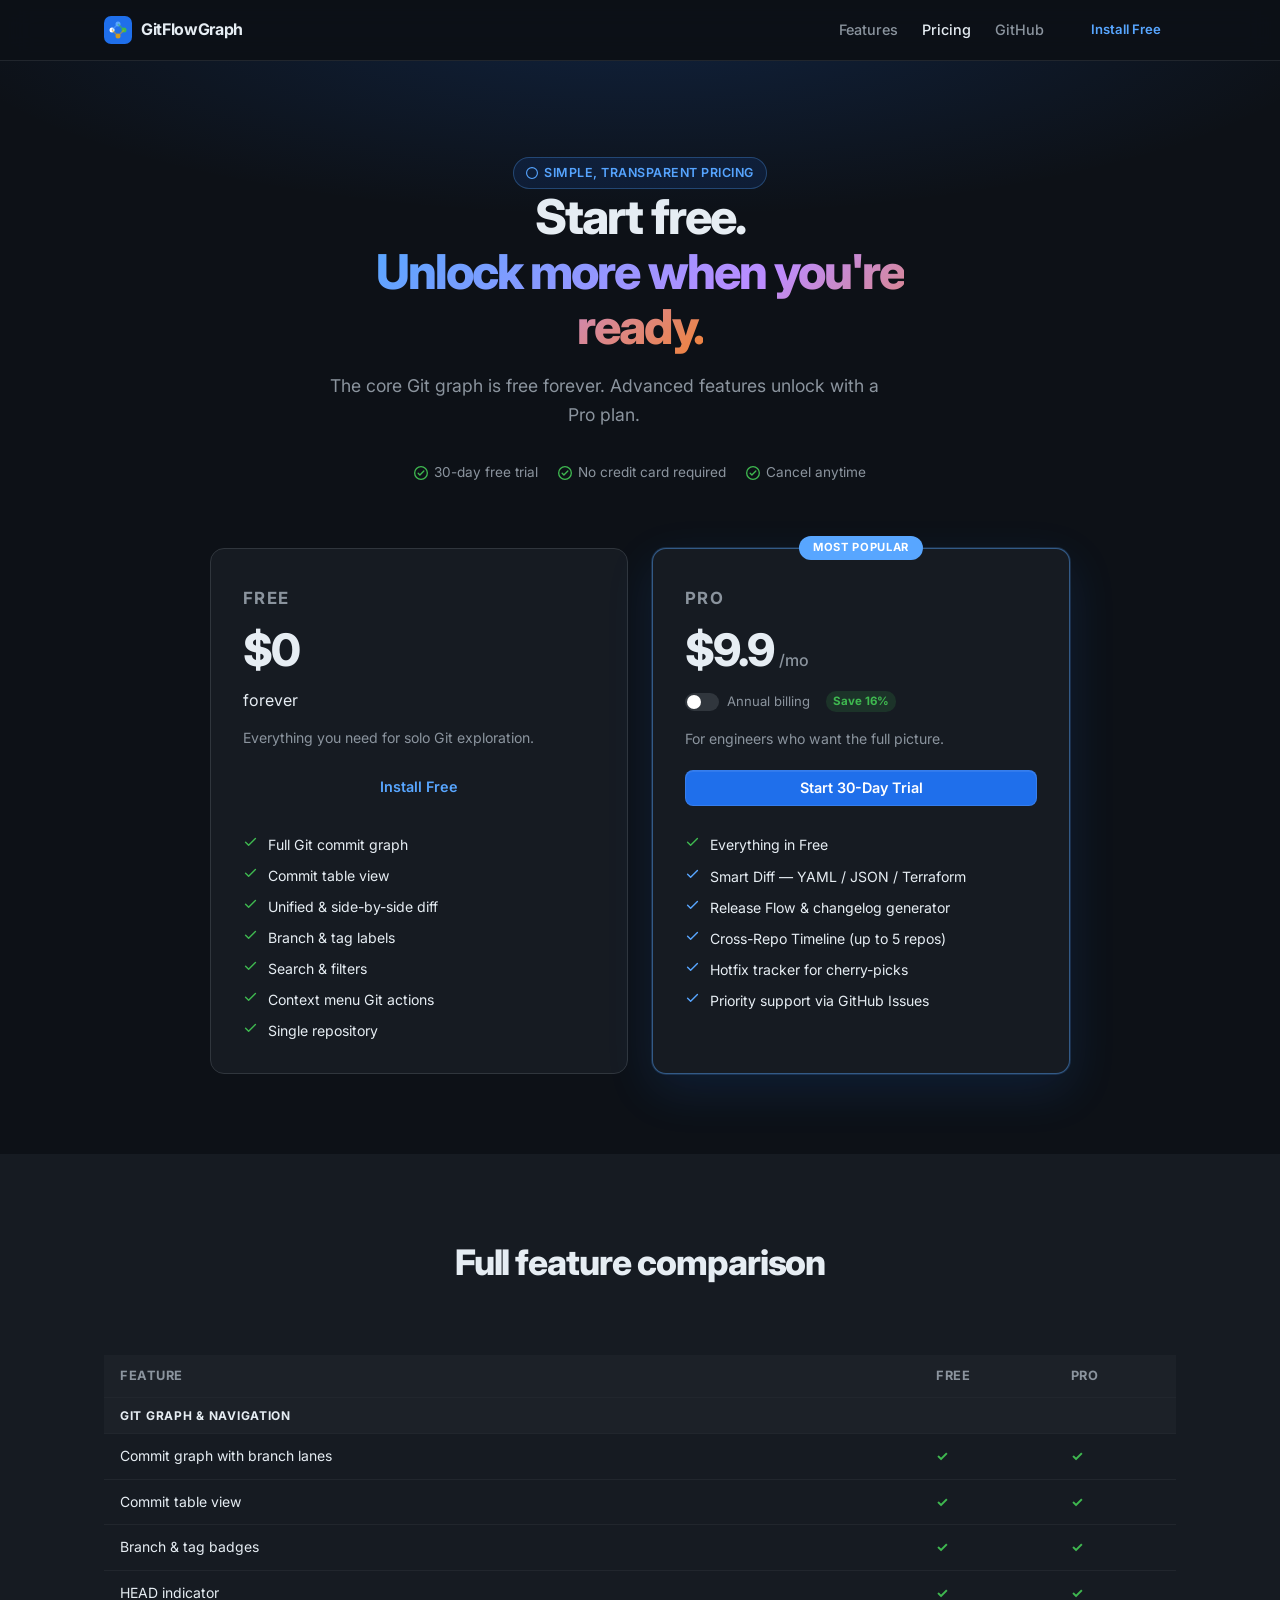
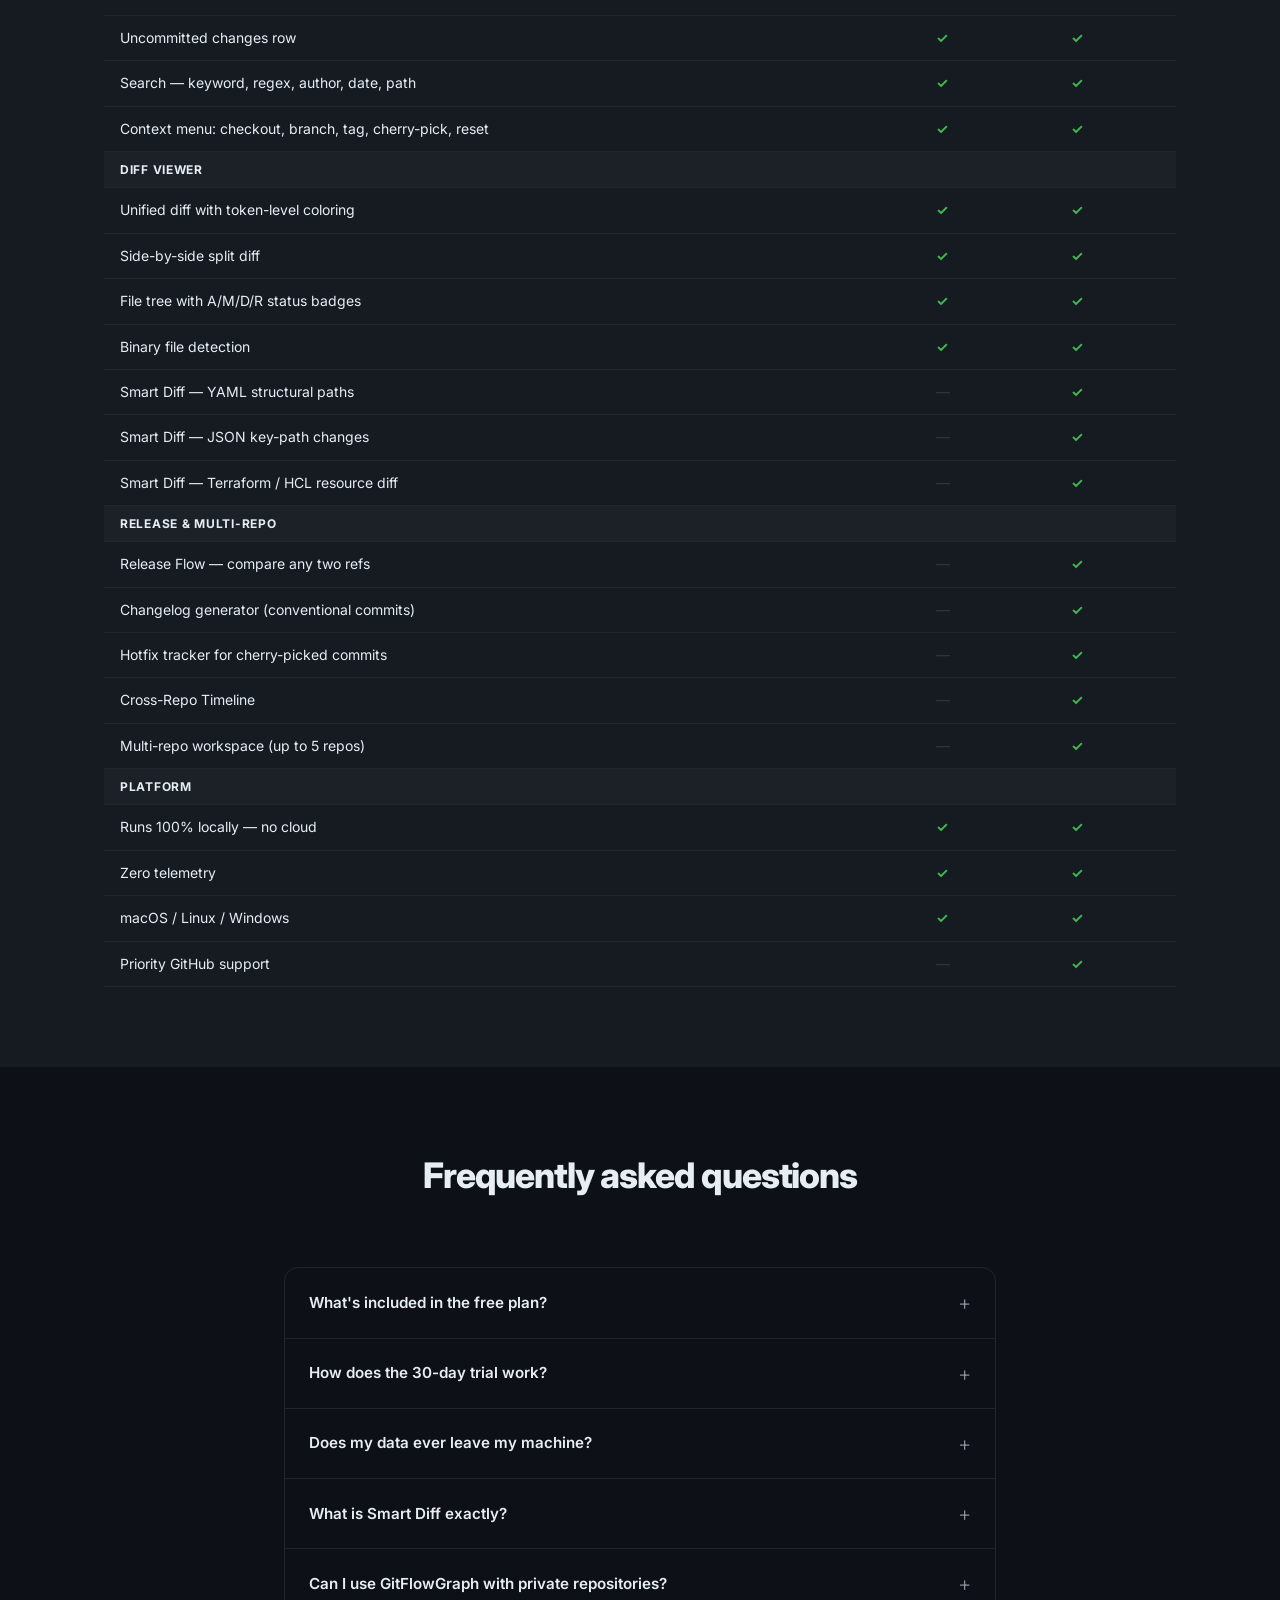
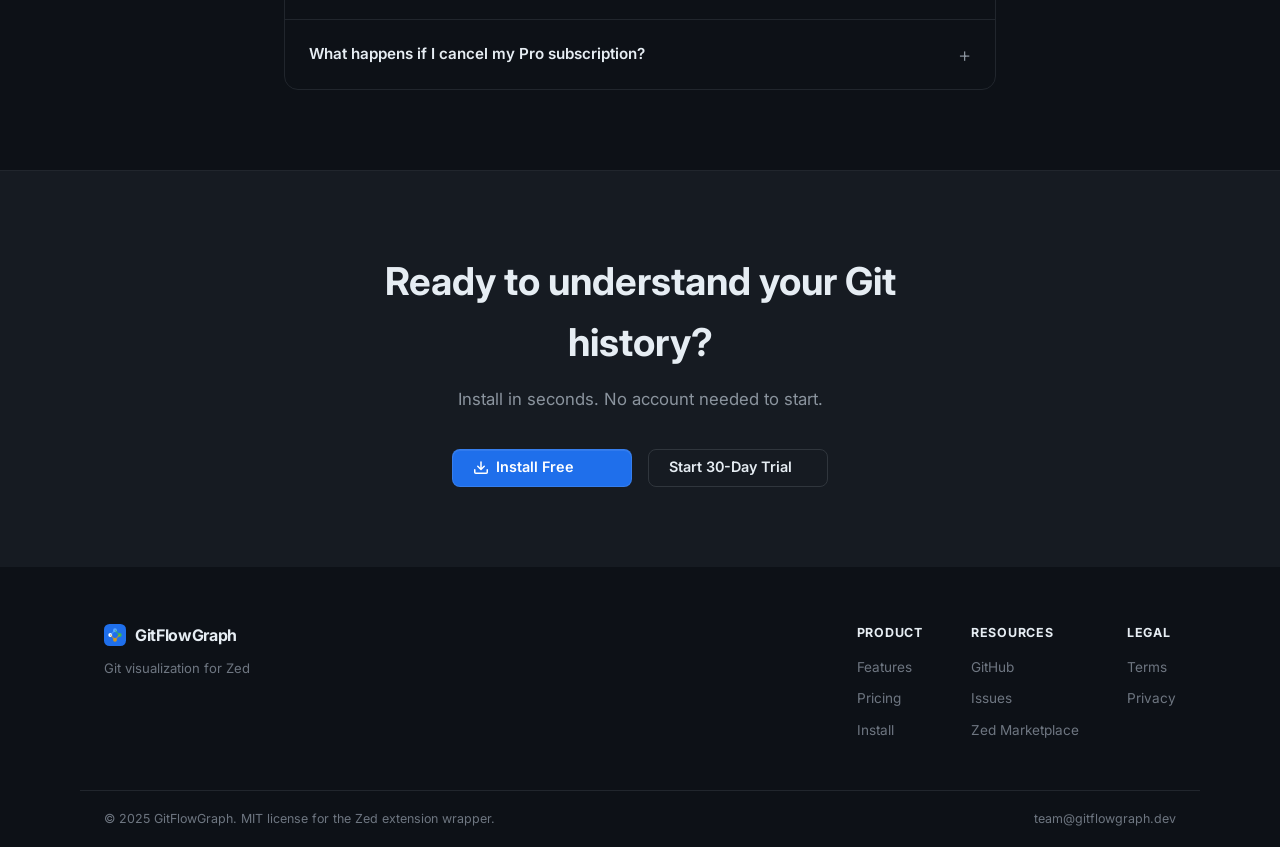
==== docs/pricing.html @ 9727102a "docs" ====
<!DOCTYPE html>
<html lang="en">
<head>
  <meta charset="UTF-8" />
  <meta name="viewport" content="width=device-width, initial-scale=1.0" />
  <title>Pricing — GitFlowGraph</title>
  <meta name="description" content="GitFlowGraph pricing plans. Start free, upgrade when you need advanced Git visualization features." />
  <link rel="icon" href="assets/favicon.svg" type="image/svg+xml" />
  <link rel="preconnect" href="https://fonts.googleapis.com" />
  <link rel="preconnect" href="https://fonts.gstatic.com" crossorigin />
  <link href="https://fonts.googleapis.com/css2?family=Inter:wght@400;500;600;700&family=JetBrains+Mono:wght@400;500&display=swap" rel="stylesheet" />
  <link rel="stylesheet" href="styles.css" />
</head>
<body>

  <!-- ── Nav ────────────────────────────────────────────────────────────── -->
  <header class="nav">
    <div class="nav-inner container">
      <a href="index.html" class="nav-logo">
        <svg width="28" height="28" viewBox="0 0 28 28" fill="none">
          <rect width="28" height="28" rx="7" fill="#1f6feb"/>
          <circle cx="8"  cy="14" r="2.5" fill="#fff"/>
          <circle cx="14" cy="8"  r="2.5" fill="#58a6ff"/>
          <circle cx="20" cy="14" r="2.5" fill="#3fb950"/>
          <circle cx="14" cy="20" r="2.5" fill="#d29922"/>
          <line x1="8"  y1="14" x2="14" y2="8"  stroke="#58a6ff" stroke-width="1.5" opacity="0.6"/>
          <line x1="14" y1="8"  x2="20" y2="14" stroke="#3fb950" stroke-width="1.5" opacity="0.6"/>
          <line x1="8"  y1="14" x2="14" y2="20" stroke="#d29922" stroke-width="1.5" opacity="0.6"/>
          <line x1="20" y1="14" x2="14" y2="20" stroke="#d29922" stroke-width="1.5" opacity="0.6"/>
        </svg>
        <span>GitFlowGraph</span>
      </a>
      <nav class="nav-links">
        <a href="index.html#features">Features</a>
        <a href="pricing.html" class="nav-active">Pricing</a>
        <a href="https://github.com/DevEloLin/GitFlowGraph" target="_blank">GitHub</a>
      </nav>
      <a href="index.html#install" class="btn btn-sm">Install Free</a>
    </div>
  </header>

  <!-- ── Pricing Hero ──────────────────────────────────────────────────── -->
  <section class="hero" style="padding-bottom: 0;">
    <div class="container" style="text-align: center; max-width: 680px; margin: 0 auto; padding-bottom: 64px;">
      <div class="badge">
        <svg width="12" height="12" viewBox="0 0 16 16" fill="#58a6ff"><path d="M8 0a8 8 0 1 1 0 16A8 8 0 0 1 8 0ZM1.5 8a6.5 6.5 0 1 0 13 0 6.5 6.5 0 0 0-13 0Z"/></svg>
        Simple, transparent pricing
      </div>
      <h1 style="font-size: clamp(2rem, 5vw, 3rem); margin-bottom: 16px;">
        Start free.<br/>
        <span class="gradient-text">Unlock more when you're ready.</span>
      </h1>
      <p class="hero-sub" style="font-size: 1.1rem; margin-bottom: 32px;">
        The core Git graph is free forever. Advanced features unlock with a Pro plan.
      </p>
      <div style="display: flex; gap: 20px; justify-content: center; flex-wrap: wrap; font-size: 0.85rem; color: var(--text-2);">
        <span style="display:flex; align-items:center; gap:6px;">
          <svg width="14" height="14" viewBox="0 0 16 16" fill="#3fb950"><path d="M8 0a8 8 0 1 1 0 16A8 8 0 0 1 8 0ZM1.5 8a6.5 6.5 0 1 0 13 0 6.5 6.5 0 0 0-13 0Zm10.28-1.72-4.5 4.5a.75.75 0 0 1-1.06 0l-2-2a.749.749 0 1 1 1.06-1.06l1.47 1.47 3.97-3.97a.749.749 0 1 1 1.06 1.06Z"/></svg>
          30-day free trial
        </span>
        <span style="display:flex; align-items:center; gap:6px;">
          <svg width="14" height="14" viewBox="0 0 16 16" fill="#3fb950"><path d="M8 0a8 8 0 1 1 0 16A8 8 0 0 1 8 0ZM1.5 8a6.5 6.5 0 1 0 13 0 6.5 6.5 0 0 0-13 0Zm10.28-1.72-4.5 4.5a.75.75 0 0 1-1.06 0l-2-2a.749.749 0 1 1 1.06-1.06l1.47 1.47 3.97-3.97a.749.749 0 1 1 1.06 1.06Z"/></svg>
          No credit card required
        </span>
        <span style="display:flex; align-items:center; gap:6px;">
          <svg width="14" height="14" viewBox="0 0 16 16" fill="#3fb950"><path d="M8 0a8 8 0 1 1 0 16A8 8 0 0 1 8 0ZM1.5 8a6.5 6.5 0 1 0 13 0 6.5 6.5 0 0 0-13 0Zm10.28-1.72-4.5 4.5a.75.75 0 0 1-1.06 0l-2-2a.749.749 0 1 1 1.06-1.06l1.47 1.47 3.97-3.97a.749.749 0 1 1 1.06 1.06Z"/></svg>
          Cancel anytime
        </span>
      </div>
    </div>
  </section>

  <!-- ── Plan Cards ────────────────────────────────────────────────────── -->
  <section style="background: var(--bg); padding: 0 0 80px;">
    <div class="container">
      <div class="pricing-grid">

        <!-- Free -->
        <div class="plan-card">
          <div class="plan-header">
            <div class="plan-name">Free</div>
            <div class="plan-price"><span class="price-amount">$0</span></div>
            <div class="plan-cycle">forever</div>
            <p class="plan-desc">Everything you need for solo Git exploration.</p>
          </div>
          <a href="index.html#install" class="btn" style="width:100%; text-align:center; display:block; margin-bottom: 28px;">Install Free</a>
          <ul class="plan-features">
            <li>
              <svg width="15" height="15" viewBox="0 0 16 16" fill="#3fb950"><path d="M13.78 4.22a.75.75 0 0 1 0 1.06l-7.25 7.25a.75.75 0 0 1-1.06 0L2.22 9.28a.749.749 0 1 1 1.06-1.06L6 10.94l6.72-6.72a.75.75 0 0 1 1.06 0Z"/></svg>
              Full Git commit graph
            </li>
            <li>
              <svg width="15" height="15" viewBox="0 0 16 16" fill="#3fb950"><path d="M13.78 4.22a.75.75 0 0 1 0 1.06l-7.25 7.25a.75.75 0 0 1-1.06 0L2.22 9.28a.749.749 0 1 1 1.06-1.06L6 10.94l6.72-6.72a.75.75 0 0 1 1.06 0Z"/></svg>
              Commit table view
            </li>
            <li>
              <svg width="15" height="15" viewBox="0 0 16 16" fill="#3fb950"><path d="M13.78 4.22a.75.75 0 0 1 0 1.06l-7.25 7.25a.75.75 0 0 1-1.06 0L2.22 9.28a.749.749 0 1 1 1.06-1.06L6 10.94l6.72-6.72a.75.75 0 0 1 1.06 0Z"/></svg>
              Unified &amp; side-by-side diff
            </li>
            <li>
              <svg width="15" height="15" viewBox="0 0 16 16" fill="#3fb950"><path d="M13.78 4.22a.75.75 0 0 1 0 1.06l-7.25 7.25a.75.75 0 0 1-1.06 0L2.22 9.28a.749.749 0 1 1 1.06-1.06L6 10.94l6.72-6.72a.75.75 0 0 1 1.06 0Z"/></svg>
              Branch &amp; tag labels
            </li>
            <li>
              <svg width="15" height="15" viewBox="0 0 16 16" fill="#3fb950"><path d="M13.78 4.22a.75.75 0 0 1 0 1.06l-7.25 7.25a.75.75 0 0 1-1.06 0L2.22 9.28a.749.749 0 1 1 1.06-1.06L6 10.94l6.72-6.72a.75.75 0 0 1 1.06 0Z"/></svg>
              Search &amp; filters
            </li>
            <li>
              <svg width="15" height="15" viewBox="0 0 16 16" fill="#3fb950"><path d="M13.78 4.22a.75.75 0 0 1 0 1.06l-7.25 7.25a.75.75 0 0 1-1.06 0L2.22 9.28a.749.749 0 1 1 1.06-1.06L6 10.94l6.72-6.72a.75.75 0 0 1 1.06 0Z"/></svg>
              Context menu Git actions
            </li>
            <li>
              <svg width="15" height="15" viewBox="0 0 16 16" fill="#3fb950"><path d="M13.78 4.22a.75.75 0 0 1 0 1.06l-7.25 7.25a.75.75 0 0 1-1.06 0L2.22 9.28a.749.749 0 1 1 1.06-1.06L6 10.94l6.72-6.72a.75.75 0 0 1 1.06 0Z"/></svg>
              Single repository
            </li>
          </ul>
        </div>

        <!-- Pro -->
        <div class="plan-card featured">
          <div class="plan-badge-top">Most popular</div>
          <div class="plan-header">
            <div class="plan-name">Pro</div>
            <div class="plan-price">
              <span class="price-amount" id="pro-price">$9.9</span>
              <span class="price-per" id="pro-per">/mo</span>
            </div>
            <div class="plan-cycle">
              <label class="toggle-label">
                <input type="checkbox" id="billing-toggle" onchange="toggleBilling()" />
                <span class="toggle-track"><span class="toggle-thumb"></span></span>
                Annual billing &nbsp;<span class="save-badge">Save 16%</span>
              </label>
            </div>
            <p class="plan-desc">For engineers who want the full picture.</p>
          </div>
          <a href="https://github.com/DevEloLin/GitFlowGraph" class="btn btn-primary" style="width:100%; text-align:center; display:block; margin-bottom: 28px;">Start 30-Day Trial</a>
          <ul class="plan-features">
            <li>
              <svg width="15" height="15" viewBox="0 0 16 16" fill="#3fb950"><path d="M13.78 4.22a.75.75 0 0 1 0 1.06l-7.25 7.25a.75.75 0 0 1-1.06 0L2.22 9.28a.749.749 0 1 1 1.06-1.06L6 10.94l6.72-6.72a.75.75 0 0 1 1.06 0Z"/></svg>
              Everything in Free
            </li>
            <li>
              <svg width="15" height="15" viewBox="0 0 16 16" fill="#58a6ff"><path d="M13.78 4.22a.75.75 0 0 1 0 1.06l-7.25 7.25a.75.75 0 0 1-1.06 0L2.22 9.28a.749.749 0 1 1 1.06-1.06L6 10.94l6.72-6.72a.75.75 0 0 1 1.06 0Z"/></svg>
              Smart Diff — YAML / JSON / Terraform
            </li>
            <li>
              <svg width="15" height="15" viewBox="0 0 16 16" fill="#58a6ff"><path d="M13.78 4.22a.75.75 0 0 1 0 1.06l-7.25 7.25a.75.75 0 0 1-1.06 0L2.22 9.28a.749.749 0 1 1 1.06-1.06L6 10.94l6.72-6.72a.75.75 0 0 1 1.06 0Z"/></svg>
              Release Flow &amp; changelog generator
            </li>
            <li>
              <svg width="15" height="15" viewBox="0 0 16 16" fill="#58a6ff"><path d="M13.78 4.22a.75.75 0 0 1 0 1.06l-7.25 7.25a.75.75 0 0 1-1.06 0L2.22 9.28a.749.749 0 1 1 1.06-1.06L6 10.94l6.72-6.72a.75.75 0 0 1 1.06 0Z"/></svg>
              Cross-Repo Timeline (up to 5 repos)
            </li>
            <li>
              <svg width="15" height="15" viewBox="0 0 16 16" fill="#58a6ff"><path d="M13.78 4.22a.75.75 0 0 1 0 1.06l-7.25 7.25a.75.75 0 0 1-1.06 0L2.22 9.28a.749.749 0 1 1 1.06-1.06L6 10.94l6.72-6.72a.75.75 0 0 1 1.06 0Z"/></svg>
              Hotfix tracker for cherry-picks
            </li>
            <li>
              <svg width="15" height="15" viewBox="0 0 16 16" fill="#58a6ff"><path d="M13.78 4.22a.75.75 0 0 1 0 1.06l-7.25 7.25a.75.75 0 0 1-1.06 0L2.22 9.28a.749.749 0 1 1 1.06-1.06L6 10.94l6.72-6.72a.75.75 0 0 1 1.06 0Z"/></svg>
              Priority support via GitHub Issues
            </li>
          </ul>
        </div>

      </div>
    </div>
  </section>

  <!-- ── Feature Comparison ────────────────────────────────────────────── -->
  <section style="background: var(--bg-2); padding: 80px 0;">
    <div class="container">
      <div class="section-header">
        <h2>Full feature comparison</h2>
      </div>
      <div class="compare-wrap">
        <table class="compare-table">
          <thead>
            <tr>
              <th>Feature</th>
              <th>Free</th>
              <th>Pro</th>
            </tr>
          </thead>
          <tbody>
            <tr class="compare-group">
              <td colspan="3">Git Graph &amp; Navigation</td>
            </tr>
            <tr>
              <td>Commit graph with branch lanes</td>
              <td><span class="ccheck">✓</span></td>
              <td><span class="ccheck">✓</span></td>
            </tr>
            <tr>
              <td>Commit table view</td>
              <td><span class="ccheck">✓</span></td>
              <td><span class="ccheck">✓</span></td>
            </tr>
            <tr>
              <td>Branch &amp; tag badges</td>
              <td><span class="ccheck">✓</span></td>
              <td><span class="ccheck">✓</span></td>
            </tr>
            <tr>
              <td>HEAD indicator</td>
              <td><span class="ccheck">✓</span></td>
              <td><span class="ccheck">✓</span></td>
            </tr>
            <tr>
              <td>Uncommitted changes row</td>
              <td><span class="ccheck">✓</span></td>
              <td><span class="ccheck">✓</span></td>
            </tr>
            <tr>
              <td>Search — keyword, regex, author, date, path</td>
              <td><span class="ccheck">✓</span></td>
              <td><span class="ccheck">✓</span></td>
            </tr>
            <tr>
              <td>Context menu: checkout, branch, tag, cherry-pick, reset</td>
              <td><span class="ccheck">✓</span></td>
              <td><span class="ccheck">✓</span></td>
            </tr>

            <tr class="compare-group">
              <td colspan="3">Diff Viewer</td>
            </tr>
            <tr>
              <td>Unified diff with token-level coloring</td>
              <td><span class="ccheck">✓</span></td>
              <td><span class="ccheck">✓</span></td>
            </tr>
            <tr>
              <td>Side-by-side split diff</td>
              <td><span class="ccheck">✓</span></td>
              <td><span class="ccheck">✓</span></td>
            </tr>
            <tr>
              <td>File tree with A/M/D/R status badges</td>
              <td><span class="ccheck">✓</span></td>
              <td><span class="ccheck">✓</span></td>
            </tr>
            <tr>
              <td>Binary file detection</td>
              <td><span class="ccheck">✓</span></td>
              <td><span class="ccheck">✓</span></td>
            </tr>
            <tr>
              <td>Smart Diff — YAML structural paths</td>
              <td><span class="cdash">—</span></td>
              <td><span class="ccheck">✓</span></td>
            </tr>
            <tr>
              <td>Smart Diff — JSON key-path changes</td>
              <td><span class="cdash">—</span></td>
              <td><span class="ccheck">✓</span></td>
            </tr>
            <tr>
              <td>Smart Diff — Terraform / HCL resource diff</td>
              <td><span class="cdash">—</span></td>
              <td><span class="ccheck">✓</span></td>
            </tr>

            <tr class="compare-group">
              <td colspan="3">Release &amp; Multi-Repo</td>
            </tr>
            <tr>
              <td>Release Flow — compare any two refs</td>
              <td><span class="cdash">—</span></td>
              <td><span class="ccheck">✓</span></td>
            </tr>
            <tr>
              <td>Changelog generator (conventional commits)</td>
              <td><span class="cdash">—</span></td>
              <td><span class="ccheck">✓</span></td>
            </tr>
            <tr>
              <td>Hotfix tracker for cherry-picked commits</td>
              <td><span class="cdash">—</span></td>
              <td><span class="ccheck">✓</span></td>
            </tr>
            <tr>
              <td>Cross-Repo Timeline</td>
              <td><span class="cdash">—</span></td>
              <td><span class="ccheck">✓</span></td>
            </tr>
            <tr>
              <td>Multi-repo workspace (up to 5 repos)</td>
              <td><span class="cdash">—</span></td>
              <td><span class="ccheck">✓</span></td>
            </tr>

            <tr class="compare-group">
              <td colspan="3">Platform</td>
            </tr>
            <tr>
              <td>Runs 100% locally — no cloud</td>
              <td><span class="ccheck">✓</span></td>
              <td><span class="ccheck">✓</span></td>
            </tr>
            <tr>
              <td>Zero telemetry</td>
              <td><span class="ccheck">✓</span></td>
              <td><span class="ccheck">✓</span></td>
            </tr>
            <tr>
              <td>macOS / Linux / Windows</td>
              <td><span class="ccheck">✓</span></td>
              <td><span class="ccheck">✓</span></td>
            </tr>
            <tr>
              <td>Priority GitHub support</td>
              <td><span class="cdash">—</span></td>
              <td><span class="ccheck">✓</span></td>
            </tr>
          </tbody>
        </table>
      </div>
    </div>
  </section>

  <!-- ── FAQ ──────────────────────────────────────────────────────────── -->
  <section style="background: var(--bg); padding: 80px 0;">
    <div class="container" style="max-width: 760px; margin: 0 auto;">
      <div class="section-header">
        <h2>Frequently asked questions</h2>
      </div>
      <div class="faq-list">

        <details class="faq-item">
          <summary>What's included in the free plan?</summary>
          <p>The free plan gives you the full Git commit graph, commit table view, unified and side-by-side diff viewer, branch and tag labels, all search and filter options, and context-menu Git actions (checkout, branch, tag, cherry-pick, soft/hard reset) — for a single repository, forever.</p>
        </details>

        <details class="faq-item">
          <summary>How does the 30-day trial work?</summary>
          <p>When you install GitFlowGraph, every Pro feature is automatically unlocked for 30 days at no cost. No credit card is required to start. At the end of the trial, Pro features are gated until a license is activated — the free tier continues working without any interruption.</p>
        </details>

        <details class="faq-item">
          <summary>Does my data ever leave my machine?</summary>
          <p>No. All Git operations — reading history, generating diffs, parsing files — run entirely locally using the bundled runtime binary. No commit data, diff content, or file contents are ever sent to any server. License validation communicates only a license key hash, not any repository data.</p>
        </details>

        <details class="faq-item">
          <summary>What is Smart Diff exactly?</summary>
          <p>Smart Diff is a semantic diffing engine that understands the <em>structure</em> of YAML, JSON, and Terraform/HCL files. Instead of showing raw line changes, it reports what logically changed — for example <code>spec.template.containers[0].image: nginx:1.24 → nginx:1.25</code> — with the full structural path so you always know precisely what changed and where.</p>
        </details>

        <details class="faq-item">
          <summary>Can I use GitFlowGraph with private repositories?</summary>
          <p>Yes. GitFlowGraph works with any local Git repository — private or public, hosted anywhere or fully offline. It reads your repo directly from disk via the bundled runtime and never needs network access to the remote for graph rendering or diff viewing.</p>
        </details>

        <details class="faq-item">
          <summary>What happens if I cancel my Pro subscription?</summary>
          <p>If you cancel, your account moves to the free tier at the end of the current billing period. The core Git graph and diff viewer remain fully functional. Smart Diff, Release Flow, and Cross-Repo Timeline become unavailable until a new license is activated.</p>
        </details>

      </div>
    </div>
  </section>

  <!-- ── CTA ──────────────────────────────────────────────────────────── -->
  <section style="background: var(--bg-2); padding: 80px 0; text-align: center; border-top: 1px solid var(--border);">
    <div class="container" style="max-width: 600px; margin: 0 auto;">
      <h2 style="font-size: clamp(1.6rem, 4vw, 2.4rem); margin-bottom: 12px;">Ready to understand your Git history?</h2>
      <p style="color: var(--text-2); margin-bottom: 36px; font-size: 1.05rem;">Install in seconds. No account needed to start.</p>
      <div style="display: flex; gap: 16px; justify-content: center; flex-wrap: wrap;">
        <a href="index.html#install" class="btn btn-primary" style="min-width: 180px; text-align: center;">
          <svg width="16" height="16" viewBox="0 0 16 16" fill="currentColor"><path d="M2.75 14A1.75 1.75 0 0 1 1 12.25v-2.5a.75.75 0 0 1 1.5 0v2.5c0 .138.112.25.25.25h10.5a.25.25 0 0 0 .25-.25v-2.5a.75.75 0 0 1 1.5 0v2.5A1.75 1.75 0 0 1 13.25 14Z"/><path d="M7.25 7.689V2a.75.75 0 0 1 1.5 0v5.689l1.97-1.97a.749.749 0 1 1 1.06 1.06l-3.25 3.25a.749.749 0 0 1-1.06 0L4.22 6.779a.749.749 0 1 1 1.06-1.06l1.97 1.97Z"/></svg>
          Install Free
        </a>
        <a href="https://github.com/DevEloLin/GitFlowGraph" class="btn btn-ghost" target="_blank" style="min-width: 180px; text-align: center;">
          Start 30-Day Trial
        </a>
      </div>
    </div>
  </section>

  <!-- ── Footer ────────────────────────────────────────────────────────── -->
  <footer class="footer">
    <div class="container footer-inner">
      <div class="footer-brand">
        <a href="index.html" class="nav-logo">
          <svg width="22" height="22" viewBox="0 0 28 28" fill="none">
            <rect width="28" height="28" rx="7" fill="#1f6feb"/>
            <circle cx="8"  cy="14" r="2.5" fill="#fff"/>
            <circle cx="14" cy="8"  r="2.5" fill="#58a6ff"/>
            <circle cx="20" cy="14" r="2.5" fill="#3fb950"/>
            <circle cx="14" cy="20" r="2.5" fill="#d29922"/>
            <line x1="8"  y1="14" x2="14" y2="8"  stroke="#58a6ff" stroke-width="1.5" opacity="0.6"/>
            <line x1="14" y1="8"  x2="20" y2="14" stroke="#3fb950" stroke-width="1.5" opacity="0.6"/>
            <line x1="8"  y1="14" x2="14" y2="20" stroke="#d29922" stroke-width="1.5" opacity="0.6"/>
            <line x1="20" y1="14" x2="14" y2="20" stroke="#d29922" stroke-width="1.5" opacity="0.6"/>
          </svg>
          <span>GitFlowGraph</span>
        </a>
        <p>Git visualization for Zed</p>
      </div>
      <div class="footer-links">
        <div class="footer-col">
          <h5>Product</h5>
          <a href="index.html#features">Features</a>
          <a href="pricing.html">Pricing</a>
          <a href="index.html#install">Install</a>
        </div>
        <div class="footer-col">
          <h5>Resources</h5>
          <a href="https://github.com/DevEloLin/GitFlowGraph" target="_blank">GitHub</a>
          <a href="https://github.com/DevEloLin/GitFlowGraph/issues" target="_blank">Issues</a>
          <a href="https://zed.dev/extensions?q=gitflowgraph" target="_blank">Zed Marketplace</a>
        </div>
        <div class="footer-col">
          <h5>Legal</h5>
          <a href="/terms">Terms</a>
          <a href="/privacy">Privacy</a>
        </div>
      </div>
    </div>
    <div class="footer-bottom">
      <div class="container footer-bottom-inner">
        <span>© 2025 GitFlowGraph. MIT license for the Zed extension wrapper.</span>
        <span>team@gitflowgraph.dev</span>
      </div>
    </div>
  </footer>

  <script>
    function toggleBilling() {
      const annual = document.getElementById('billing-toggle').checked;
      document.getElementById('pro-price').textContent = annual ? '$99' : '$9.9';
      document.getElementById('pro-per').textContent = annual ? '/yr' : '/mo';
    }
  </script>

</body>
</html>
---- docs/styles.css ----
/* ── Reset & Tokens ──────────────────────────────────────────────────────── */
*, *::before, *::after { box-sizing: border-box; margin: 0; padding: 0; }

:root {
  --bg:        #0d1117;
  --bg-2:      #161b22;
  --bg-3:      #1c2128;
  --border:    #21262d;
  --border-2:  #30363d;

  --text:      #e6edf3;
  --text-2:    #8b949e;
  --text-3:    #6e7681;

  --blue:      #58a6ff;
  --blue-dark: #1f6feb;
  --blue-bg:   rgba(31, 111, 235, 0.12);
  --green:     #3fb950;
  --green-bg:  rgba(63, 185, 80, 0.12);
  --yellow:    #d29922;
  --yellow-bg: rgba(210, 153, 34, 0.12);
  --red:       #f85149;
  --purple:    #bc8cff;

  --radius:    8px;
  --radius-lg: 14px;
  --shadow:    0 0 0 1px var(--border), 0 8px 32px rgba(0,0,0,.4);
  --shadow-sm: 0 0 0 1px var(--border);

  --font-sans: 'Inter', system-ui, -apple-system, sans-serif;
  --font-mono: 'JetBrains Mono', 'Fira Code', monospace;
}

html { scroll-behavior: smooth; font-size: 16px; }

body {
  font-family: var(--font-sans);
  background: var(--bg);
  color: var(--text);
  line-height: 1.6;
  -webkit-font-smoothing: antialiased;
}

a { color: var(--blue); text-decoration: none; }
a:hover { text-decoration: underline; }

img { display: block; max-width: 100%; }

/* ── Layout ──────────────────────────────────────────────────────────────── */
.container {
  width: 100%;
  max-width: 1120px;
  margin: 0 auto;
  padding: 0 24px;
}

/* ── Buttons ─────────────────────────────────────────────────────────────── */
.btn {
  display: inline-flex;
  align-items: center;
  gap: 7px;
  padding: 10px 20px;
  border-radius: var(--radius);
  font-family: var(--font-sans);
  font-size: 0.9rem;
  font-weight: 600;
  line-height: 1;
  cursor: pointer;
  border: 1px solid transparent;
  transition: opacity 0.15s, background 0.15s, border-color 0.15s, box-shadow 0.15s;
  white-space: nowrap;
  text-decoration: none;
}
.btn:hover { text-decoration: none; opacity: 0.88; }

.btn-sm { padding: 7px 14px; font-size: 0.82rem; }

.btn-primary {
  background: var(--blue-dark);
  color: #fff;
  border-color: rgba(255,255,255,0.1);
  box-shadow: 0 1px 0 rgba(255,255,255,.08) inset;
}
.btn-primary:hover { background: #2176c7; opacity: 1; }

.btn-ghost {
  background: transparent;
  color: var(--text);
  border-color: var(--border-2);
}
.btn-ghost:hover { background: var(--bg-2); opacity: 1; }

.btn-outline {
  background: transparent;
  color: var(--text);
  border-color: var(--border-2);
}
.btn-outline:hover { background: var(--bg-2); border-color: var(--blue); color: var(--blue); opacity: 1; }

.w-full { width: 100%; justify-content: center; }

/* ── Nav ─────────────────────────────────────────────────────────────────── */
.nav {
  position: sticky;
  top: 0;
  z-index: 100;
  background: rgba(13, 17, 23, 0.85);
  backdrop-filter: blur(16px) saturate(180%);
  -webkit-backdrop-filter: blur(16px) saturate(180%);
  border-bottom: 1px solid var(--border);
}

.nav-inner {
  display: flex;
  align-items: center;
  gap: 32px;
  height: 60px;
}

.nav-logo {
  display: flex;
  align-items: center;
  gap: 9px;
  color: var(--text);
  font-weight: 700;
  font-size: 1rem;
  letter-spacing: -0.02em;
  flex-shrink: 0;
  text-decoration: none;
}
.nav-logo svg { flex-shrink: 0; }
.nav-logo:hover { opacity: 0.85; text-decoration: none; }

.nav-links {
  display: flex;
  align-items: center;
  gap: 24px;
  margin-left: auto;
}
.nav-links a {
  color: var(--text-2);
  font-size: 0.9rem;
  font-weight: 500;
  transition: color 0.15s;
  text-decoration: none;
}
.nav-links a:hover { color: var(--text); text-decoration: none; }

/* ── Hero ────────────────────────────────────────────────────────────────── */
.hero {
  padding: 96px 0 64px;
  overflow: hidden;
  position: relative;
}
.hero::before {
  content: '';
  position: absolute;
  inset: 0;
  background: radial-gradient(ellipse 80% 60% at 50% -10%, rgba(31,111,235,.18) 0%, transparent 70%);
  pointer-events: none;
}

.hero-inner {
  display: flex;
  flex-direction: column;
  align-items: center;
  text-align: center;
  gap: 28px;
}

.badge {
  display: inline-flex;
  align-items: center;
  gap: 6px;
  background: var(--blue-bg);
  border: 1px solid rgba(88, 166, 255, 0.3);
  color: var(--blue);
  font-size: 0.78rem;
  font-weight: 600;
  letter-spacing: 0.04em;
  text-transform: uppercase;
  padding: 5px 12px;
  border-radius: 20px;
}

.hero h1 {
  font-size: clamp(2.2rem, 5vw, 3.6rem);
  font-weight: 800;
  line-height: 1.15;
  letter-spacing: -0.04em;
  color: var(--text);
}

.gradient-text {
  background: linear-gradient(135deg, var(--blue) 0%, var(--purple) 60%, #f0833a 100%);
  -webkit-background-clip: text;
  -webkit-text-fill-color: transparent;
  background-clip: text;
}

.hero-sub {
  color: var(--text-2);
  font-size: 1.1rem;
  line-height: 1.7;
  max-width: 560px;
}

.hero-actions {
  display: flex;
  align-items: center;
  gap: 12px;
  flex-wrap: wrap;
  justify-content: center;
}
.hero-actions .btn { padding: 12px 24px; font-size: 0.95rem; }

.br-lg { display: none; }
@media (min-width: 640px) { .br-lg { display: block; } }

/* ── Screenshot chrome mockup ─────────────────────────────────────────────── */
.hero-screenshot {
  width: 100%;
  max-width: 900px;
  border-radius: var(--radius-lg);
  overflow: hidden;
  box-shadow: var(--shadow);
  border: 1px solid var(--border-2);
  margin-top: 16px;
}

.screenshot-chrome {
  background: var(--bg-3);
  border-bottom: 1px solid var(--border);
  padding: 10px 16px;
  display: flex;
  align-items: center;
  gap: 12px;
}

.chrome-dots {
  display: flex;
  align-items: center;
  gap: 6px;
  flex-shrink: 0;
}
.chrome-dots span {
  width: 12px;
  height: 12px;
  border-radius: 50%;
  background: var(--border-2);
}
.chrome-dots span:nth-child(1) { background: #f85149; }
.chrome-dots span:nth-child(2) { background: #d29922; }
.chrome-dots span:nth-child(3) { background: #3fb950; }

.chrome-bar {
  flex: 1;
  background: var(--bg-2);
  border: 1px solid var(--border);
  border-radius: 6px;
  height: 26px;
  display: flex;
  align-items: center;
  justify-content: center;
  max-width: 320px;
  margin: 0 auto;
}
.chrome-url {
  font-family: var(--font-mono);
  font-size: 0.75rem;
  color: var(--text-3);
  letter-spacing: 0.02em;
}

.screenshot-img {
  width: 100%;
  background: var(--bg-2);
  min-height: 380px;
  object-fit: cover;
  object-position: top;
}

/* ── Strip ───────────────────────────────────────────────────────────────── */
.strip {
  background: var(--bg-2);
  border-top: 1px solid var(--border);
  border-bottom: 1px solid var(--border);
  padding: 16px 0;
}
.strip-inner {
  display: flex;
  align-items: center;
  flex-wrap: wrap;
  gap: 10px 16px;
}
.strip-label {
  font-size: 0.8rem;
  font-weight: 500;
  color: var(--text-3);
}
.pill {
  background: var(--bg-3);
  border: 1px solid var(--border-2);
  color: var(--text-2);
  font-size: 0.78rem;
  font-weight: 500;
  padding: 3px 10px;
  border-radius: 20px;
}
.sep {
  color: var(--text-3);
  font-size: 0.8rem;
}

/* ── Section headers ─────────────────────────────────────────────────────── */
.section-header {
  text-align: center;
  margin-bottom: 64px;
}
.section-header h2 {
  font-size: clamp(1.6rem, 3.5vw, 2.2rem);
  font-weight: 800;
  letter-spacing: -0.03em;
  color: var(--text);
  margin-bottom: 12px;
}
.section-header p {
  color: var(--text-2);
  font-size: 1.05rem;
  max-width: 520px;
  margin: 0 auto;
}

/* ── Features ────────────────────────────────────────────────────────────── */
.features {
  padding: 96px 0;
  border-top: 1px solid var(--border);
}

.feature-block {
  display: grid;
  grid-template-columns: 1fr 1fr;
  gap: 64px;
  align-items: center;
  margin-bottom: 96px;
}
.feature-block:last-child { margin-bottom: 0; }
.feature-block.reverse .feature-text { order: 2; }
.feature-block.reverse .feature-visual { order: 1; }

.feature-text {
  display: flex;
  flex-direction: column;
  gap: 16px;
}

.feature-tag {
  display: inline-flex;
  width: fit-content;
  background: var(--blue-bg);
  border: 1px solid rgba(88, 166, 255, 0.25);
  color: var(--blue);
  font-size: 0.72rem;
  font-weight: 700;
  letter-spacing: 0.06em;
  text-transform: uppercase;
  padding: 3px 10px;
  border-radius: 20px;
}
.feature-tag.pro {
  background: var(--yellow-bg);
  border-color: rgba(210, 153, 34, 0.3);
  color: var(--yellow);
}

.feature-text h3 {
  font-size: 1.75rem;
  font-weight: 800;
  letter-spacing: -0.03em;
  color: var(--text);
  line-height: 1.2;
}
.feature-text p {
  color: var(--text-2);
  font-size: 0.97rem;
  line-height: 1.7;
}

.feature-list {
  list-style: none;
  display: flex;
  flex-direction: column;
  gap: 9px;
}
.feature-list li {
  display: flex;
  align-items: flex-start;
  gap: 10px;
  color: var(--text-2);
  font-size: 0.9rem;
  line-height: 1.5;
}
.feature-list li::before {
  content: '→';
  color: var(--green);
  font-weight: 700;
  flex-shrink: 0;
  margin-top: 1px;
}

kbd {
  display: inline-flex;
  align-items: center;
  background: var(--bg-3);
  border: 1px solid var(--border-2);
  border-radius: 4px;
  font-family: var(--font-mono);
  font-size: 0.78rem;
  padding: 1px 6px;
  color: var(--text-2);
  box-shadow: 0 1px 0 var(--border-2);
}
code {
  font-family: var(--font-mono);
  font-size: 0.85em;
  background: var(--bg-3);
  border: 1px solid var(--border);
  border-radius: 4px;
  padding: 1px 6px;
  color: var(--blue);
}

/* ── Code demo ───────────────────────────────────────────────────────────── */
.code-demo {
  background: var(--bg-2);
  border: 1px solid var(--border-2);
  border-radius: var(--radius);
  padding: 16px;
  font-family: var(--font-mono);
  font-size: 0.82rem;
  display: flex;
  flex-direction: column;
  gap: 2px;
  overflow-x: auto;
}

.code-line {
  display: flex;
  align-items: baseline;
  gap: 10px;
  padding: 2px 6px;
  border-radius: 4px;
}
.code-line.modified { background: rgba(210, 153, 34, 0.08); }
.code-line.added    { background: rgba(63, 185, 80, 0.08); }
.code-line.removed  { background: rgba(248, 81, 73, 0.08); }
.code-line.sub      { padding-left: 28px; }

.code-op {
  flex-shrink: 0;
  width: 14px;
  font-weight: 700;
  text-align: center;
}
.code-op.mod { color: var(--yellow); }
.code-op.add { color: var(--green); }
.code-op.rem { color: var(--red); }

.code-path { color: var(--blue); }
.code-val  { color: var(--text-2); }

.arrow { color: var(--text-3); margin: 0 4px; }

/* ── Format pills ─────────────────────────────────────────────────────────── */
.format-pills {
  display: flex;
  gap: 8px;
  flex-wrap: wrap;
}
.format-pills span {
  background: var(--bg-3);
  border: 1px solid var(--border-2);
  color: var(--text-3);
  font-size: 0.75rem;
  font-weight: 600;
  letter-spacing: 0.04em;
  padding: 3px 10px;
  border-radius: 20px;
}

/* ── Feature visual / placeholder ─────────────────────────────────────────── */
.feature-visual {
  border-radius: var(--radius-lg);
  overflow: hidden;
  border: 1px solid var(--border-2);
}
.feature-visual img {
  width: 100%;
  object-fit: cover;
  display: block;
}
.feature-visual.placeholder {
  background: var(--bg-2);
  min-height: 340px;
  display: flex;
  align-items: center;
  justify-content: center;
  position: relative;
  border: 1px dashed var(--border-2);
}
.placeholder-inner {
  display: flex;
  flex-direction: column;
  align-items: center;
  gap: 12px;
  color: var(--text-3);
  font-size: 0.8rem;
  font-weight: 500;
}

/* ── Pricing ─────────────────────────────────────────────────────────────── */
.pricing {
  padding: 96px 0;
  background: var(--bg-2);
  border-top: 1px solid var(--border);
  border-bottom: 1px solid var(--border);
}

.pricing-eyebrow {
  display: inline-flex;
  align-items: center;
  gap: 6px;
  background: var(--blue-bg);
  border: 1px solid rgba(88, 166, 255, 0.3);
  color: var(--blue);
  font-size: 0.72rem;
  font-weight: 700;
  letter-spacing: 0.08em;
  text-transform: uppercase;
  padding: 4px 12px;
  border-radius: 20px;
  margin-bottom: 16px;
}

.plans {
  display: grid;
  grid-template-columns: 1fr 1fr;
  gap: 24px;
  max-width: 840px;
  margin: 0 auto;
}

.plan {
  background: var(--bg);
  border: 1px solid var(--border-2);
  border-radius: var(--radius-lg);
  padding: 32px;
  display: flex;
  flex-direction: column;
  gap: 24px;
  position: relative;
}

.plan-pro {
  border-color: rgba(88, 166, 255, 0.4);
  box-shadow: 0 0 0 1px rgba(88, 166, 255, 0.15), 0 12px 40px rgba(31, 111, 235, 0.12);
}

.plan-badge {
  position: absolute;
  top: -13px;
  left: 50%;
  transform: translateX(-50%);
  background: var(--blue-dark);
  color: #fff;
  font-size: 0.72rem;
  font-weight: 700;
  letter-spacing: 0.05em;
  text-transform: uppercase;
  padding: 3px 14px;
  border-radius: 20px;
  white-space: nowrap;
}

.plan-header {
  display: flex;
  flex-direction: column;
  gap: 8px;
}
.plan-header h3 {
  font-size: 1.25rem;
  font-weight: 800;
  color: var(--text);
}
.plan-price {
  display: flex;
  align-items: baseline;
  gap: 4px;
}
.price-num {
  font-size: 2.4rem;
  font-weight: 800;
  color: var(--text);
  letter-spacing: -0.04em;
}
.price-period {
  font-size: 0.9rem;
  color: var(--text-2);
  font-weight: 500;
}
.plan-header p {
  color: var(--text-2);
  font-size: 0.88rem;
}
.plan-annual {
  font-size: 0.82rem;
  color: var(--green);
}
.plan-annual strong { color: var(--green); }

.plan-features {
  list-style: none;
  display: flex;
  flex-direction: column;
  gap: 10px;
  flex: 1;
}
.plan-features li {
  display: flex;
  align-items: flex-start;
  gap: 10px;
  font-size: 0.88rem;
  color: var(--text);
  line-height: 1.5;
}
.plan-features li.dim { color: var(--text-3); }

.check { color: var(--green); font-weight: 700; flex-shrink: 0; }
.cross { color: var(--border-2); font-weight: 700; flex-shrink: 0; }
.muted { color: var(--text-3); font-size: 0.82rem; padding-left: 24px; }

.plan-note {
  text-align: center;
  color: var(--text-3);
  font-size: 0.78rem;
  margin-top: -12px;
}

/* ── Feature comparison table ────────────────────────────────────────────── */
.compare-wrap {
  margin-top: 64px;
}
.compare-title {
  font-size: 1.1rem;
  font-weight: 700;
  color: var(--text);
  margin-bottom: 20px;
  text-align: center;
  letter-spacing: -0.02em;
}

.compare-table {
  width: 100%;
  border-collapse: collapse;
  font-size: 0.875rem;
}
.compare-table th,
.compare-table td {
  padding: 11px 16px;
  text-align: left;
  border-bottom: 1px solid var(--border);
}
.compare-table thead th {
  background: var(--bg-3);
  font-weight: 700;
  font-size: 0.8rem;
  letter-spacing: 0.04em;
  text-transform: uppercase;
  color: var(--text-2);
  position: sticky;
  top: 60px;
}
.compare-table .col-free,
.compare-table .col-pro {
  text-align: center;
  width: 100px;
}
.compare-table .col-pro { color: var(--blue); }

.compare-table tbody tr:hover td { background: rgba(255,255,255,0.025); }

.compare-group td {
  background: var(--bg-3) !important;
  font-weight: 700;
  font-size: 0.75rem;
  letter-spacing: 0.06em;
  text-transform: uppercase;
  color: var(--text-2);
  padding: 8px 16px;
}
.compare-table td:first-child { color: var(--text); }

.ccheck { text-align: center; color: var(--green); font-weight: 700; }
.cdash  { text-align: center; color: var(--border-2); }
.cval   { text-align: center; color: var(--text-2); font-family: var(--font-mono); font-size: 0.82rem; }

/* ── Install ─────────────────────────────────────────────────────────────── */
.install {
  padding: 96px 0;
}

.install-steps {
  display: flex;
  align-items: flex-start;
  gap: 0;
  max-width: 860px;
  margin: 0 auto;
}

.step {
  flex: 1;
  display: flex;
  flex-direction: column;
  align-items: center;
  text-align: center;
  gap: 16px;
}

.step-num {
  width: 44px;
  height: 44px;
  border-radius: 50%;
  background: var(--blue-dark);
  color: #fff;
  font-size: 1.1rem;
  font-weight: 800;
  display: flex;
  align-items: center;
  justify-content: center;
  flex-shrink: 0;
  box-shadow: 0 0 0 4px rgba(31, 111, 235, 0.15);
}

.step-body h4 {
  font-size: 1rem;
  font-weight: 700;
  color: var(--text);
  margin-bottom: 6px;
}
.step-body p {
  color: var(--text-2);
  font-size: 0.88rem;
  line-height: 1.6;
}

.step-arrow {
  color: var(--text-3);
  font-size: 1.5rem;
  padding: 0 8px;
  margin-top: 12px;
  flex-shrink: 0;
}

/* ── Privacy strip ─────────────────────────────────────────────────────────── */
.privacy-strip {
  background: var(--bg-2);
  border-top: 1px solid var(--border);
  border-bottom: 1px solid var(--border);
  padding: 24px 0;
}
.privacy-inner {
  display: flex;
  align-items: center;
  justify-content: center;
  flex-wrap: wrap;
  gap: 32px;
}
.privacy-item {
  display: flex;
  align-items: center;
  gap: 8px;
  color: var(--text-2);
  font-size: 0.88rem;
  font-weight: 500;
}

/* ── Footer ──────────────────────────────────────────────────────────────── */
.footer {
  background: var(--bg);
  padding: 56px 0 0;
}
.footer-inner {
  display: flex;
  gap: 64px;
  padding-bottom: 48px;
  border-bottom: 1px solid var(--border);
}

.footer-brand {
  display: flex;
  flex-direction: column;
  gap: 10px;
  flex-shrink: 0;
}
.footer-brand p {
  color: var(--text-3);
  font-size: 0.82rem;
}

.footer-links {
  display: flex;
  gap: 48px;
  margin-left: auto;
}

.footer-col {
  display: flex;
  flex-direction: column;
  gap: 10px;
}
.footer-col h5 {
  font-size: 0.78rem;
  font-weight: 700;
  letter-spacing: 0.06em;
  text-transform: uppercase;
  color: var(--text);
  margin-bottom: 4px;
}
.footer-col a {
  color: var(--text-3);
  font-size: 0.85rem;
  transition: color 0.15s;
  text-decoration: none;
}
.footer-col a:hover { color: var(--text); text-decoration: none; }

.footer-bottom {
  padding: 18px 0;
}
.footer-bottom-inner {
  display: flex;
  align-items: center;
  justify-content: space-between;
  gap: 16px;
  flex-wrap: wrap;
}
.footer-bottom-inner span {
  font-size: 0.78rem;
  color: var(--text-3);
}

/* ── Responsive ──────────────────────────────────────────────────────────── */
@media (max-width: 900px) {
  .feature-block,
  .feature-block.reverse {
    grid-template-columns: 1fr;
    gap: 32px;
  }
  .feature-block.reverse .feature-text,
  .feature-block.reverse .feature-visual {
    order: unset;
  }
  .plans {
    grid-template-columns: 1fr;
    max-width: 460px;
  }
  .footer-inner {
    flex-direction: column;
    gap: 32px;
  }
  .footer-links {
    margin-left: 0;
    gap: 32px;
  }
}

@media (max-width: 640px) {
  .nav-links { display: none; }
  .hero { padding: 64px 0 48px; }
  .hero h1 { font-size: 2rem; }
  .hero-sub { font-size: 0.95rem; }
  .hero-actions .btn { width: 100%; justify-content: center; }
  .hero-actions { flex-direction: column; }
  .features { padding: 64px 0; }
  .pricing { padding: 64px 0; }
  .install { padding: 64px 0; }
  .install-steps { flex-direction: column; align-items: center; gap: 16px; }
  .step-arrow { transform: rotate(90deg); margin: -4px 0; }
  .privacy-inner { gap: 16px 24px; justify-content: flex-start; }
  .section-header { margin-bottom: 40px; }
  .footer-links { flex-wrap: wrap; }
  .footer-bottom-inner { flex-direction: column; align-items: flex-start; gap: 6px; }
  .compare-wrap { overflow-x: auto; }
  .compare-table { min-width: 520px; }
  .compare-table .col-free,
  .compare-table .col-pro { width: 72px; }
}

/* ── Scrollbar ─────────────────────────────────────────────────────────────── */
::-webkit-scrollbar { width: 8px; height: 8px; }
::-webkit-scrollbar-track { background: var(--bg-2); }
::-webkit-scrollbar-thumb { background: var(--border-2); border-radius: 4px; }
::-webkit-scrollbar-thumb:hover { background: var(--text-3); }

/* ── Selection ─────────────────────────────────────────────────────────────── */
::selection { background: rgba(88, 166, 255, 0.25); }

/* ── Pricing page — plan cards ──────────────────────────────────────────────── */
.nav-active {
  color: var(--text) !important;
  font-weight: 600;
}

.pricing-grid {
  display: grid;
  grid-template-columns: 1fr 1fr;
  gap: 24px;
  max-width: 860px;
  margin: 0 auto;
}

.plan-card {
  background: var(--bg-2);
  border: 1px solid var(--border-2);
  border-radius: var(--radius-lg);
  padding: 36px 32px 32px;
  display: flex;
  flex-direction: column;
  position: relative;
}

.plan-card.featured {
  border-color: rgba(88, 166, 255, 0.45);
  box-shadow: 0 0 0 1px rgba(88, 166, 255, 0.18), 0 16px 48px rgba(31, 111, 235, 0.14);
}

.plan-badge-top {
  position: absolute;
  top: -13px;
  left: 50%;
  transform: translateX(-50%);
  background: var(--blue);
  color: #fff;
  font-size: 0.7rem;
  font-weight: 700;
  letter-spacing: 0.06em;
  text-transform: uppercase;
  padding: 3px 14px;
  border-radius: 20px;
  white-space: nowrap;
}

.plan-name {
  font-size: 1.05rem;
  font-weight: 700;
  color: var(--text-2);
  text-transform: uppercase;
  letter-spacing: 0.08em;
  margin-bottom: 8px;
}

.price-amount {
  font-size: 2.8rem;
  font-weight: 800;
  color: var(--text);
  letter-spacing: -0.04em;
  line-height: 1;
}

.price-per {
  font-size: 1rem;
  color: var(--text-2);
  font-weight: 500;
  margin-left: 2px;
}

.plan-cycle {
  min-height: 28px;
  display: flex;
  align-items: center;
  margin: 6px 0 4px;
}

.plan-desc {
  color: var(--text-2);
  font-size: 0.88rem;
  margin-bottom: 20px;
  flex: 1;
}

.save-badge {
  background: rgba(63, 185, 80, 0.15);
  color: var(--green);
  font-size: 0.72rem;
  font-weight: 700;
  padding: 1px 7px;
  border-radius: 10px;
}

/* billing toggle */
.toggle-label {
  display: flex;
  align-items: center;
  gap: 8px;
  cursor: pointer;
  font-size: 0.82rem;
  color: var(--text-2);
  user-select: none;
}
.toggle-label input { display: none; }
.toggle-track {
  width: 34px;
  height: 18px;
  background: var(--border-2);
  border-radius: 20px;
  position: relative;
  transition: background 0.2s;
  flex-shrink: 0;
}
.toggle-label input:checked ~ .toggle-track { background: var(--blue); }
.toggle-thumb {
  position: absolute;
  top: 2px;
  left: 2px;
  width: 14px;
  height: 14px;
  background: #fff;
  border-radius: 50%;
  transition: transform 0.2s;
}
.toggle-label input:checked ~ .toggle-track .toggle-thumb { transform: translateX(16px); }

/* ── FAQ ─────────────────────────────────────────────────────────────────────── */
.faq-list {
  display: flex;
  flex-direction: column;
  gap: 0;
  border: 1px solid var(--border);
  border-radius: var(--radius-lg);
  overflow: hidden;
}

.faq-item {
  border-bottom: 1px solid var(--border);
}
.faq-item:last-child { border-bottom: none; }

.faq-item summary {
  padding: 18px 24px;
  font-weight: 600;
  font-size: 0.95rem;
  color: var(--text);
  cursor: pointer;
  list-style: none;
  display: flex;
  align-items: center;
  justify-content: space-between;
  transition: background 0.15s;
}
.faq-item summary::-webkit-details-marker { display: none; }
.faq-item summary::after {
  content: "+";
  font-size: 1.3rem;
  font-weight: 300;
  color: var(--text-2);
  transition: transform 0.2s;
  flex-shrink: 0;
  margin-left: 12px;
}
.faq-item[open] summary::after { transform: rotate(45deg); }
.faq-item summary:hover { background: var(--bg-3); }

.faq-item p {
  padding: 0 24px 20px;
  color: var(--text-2);
  font-size: 0.9rem;
  line-height: 1.7;
  margin: 0;
}
.faq-item p code {
  font-family: var(--font-mono);
  font-size: 0.85em;
  background: var(--bg-3);
  padding: 1px 6px;
  border-radius: 4px;
  color: var(--text);
}

@media (max-width: 640px) {
  .pricing-grid { grid-template-columns: 1fr; }
  .plan-card { padding: 32px 20px 24px; }
}
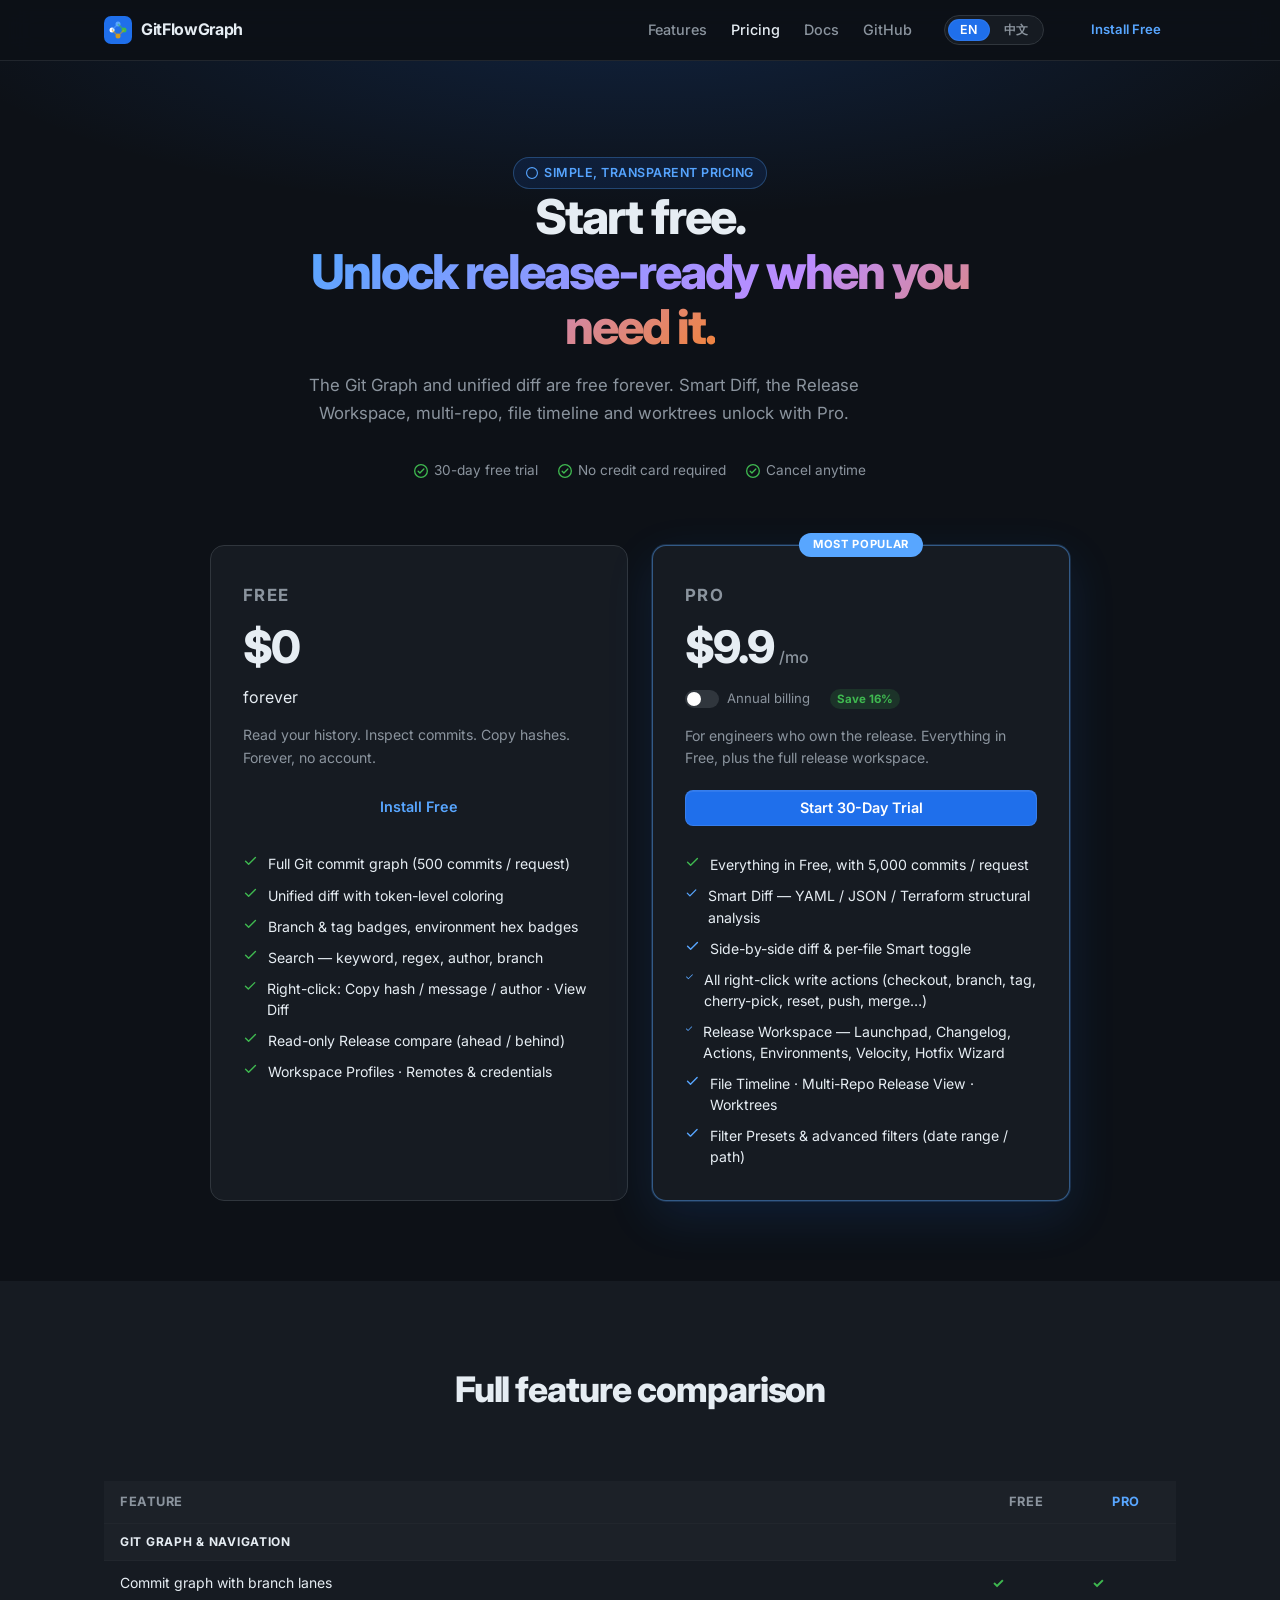
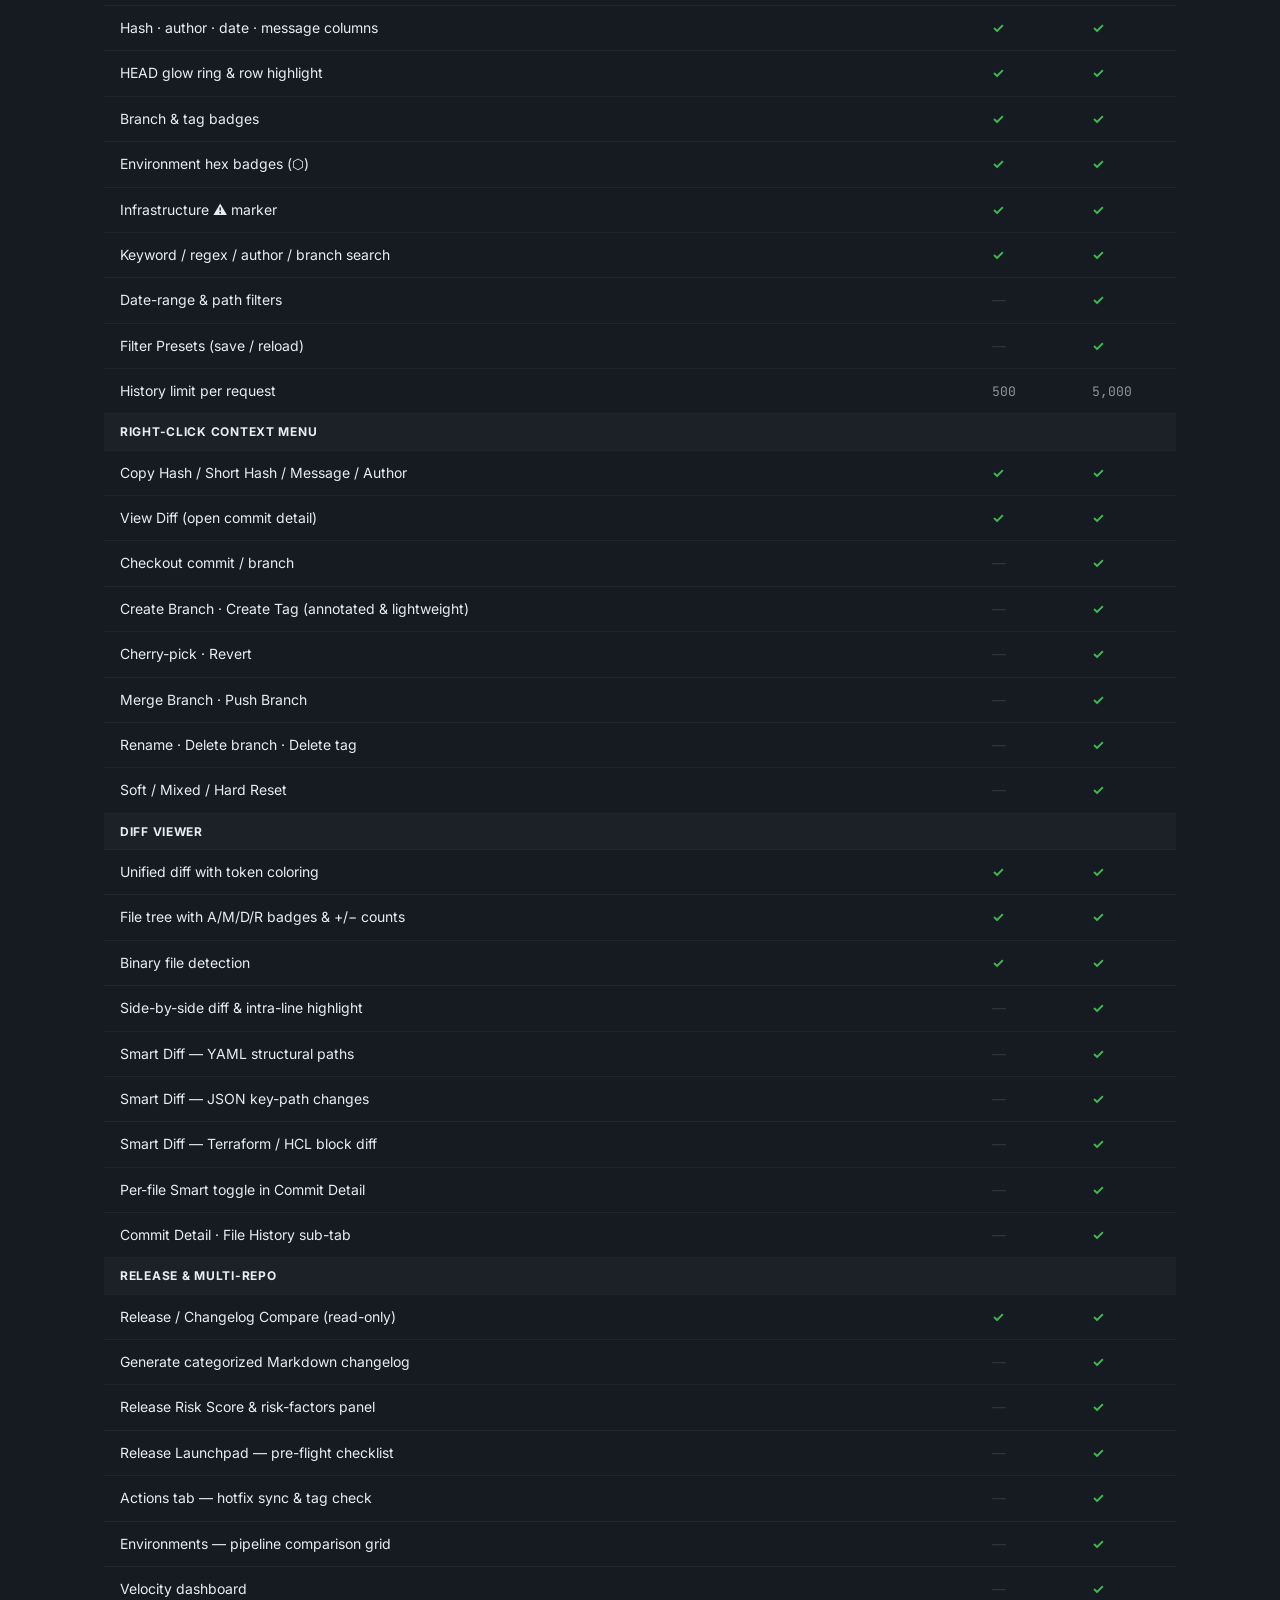
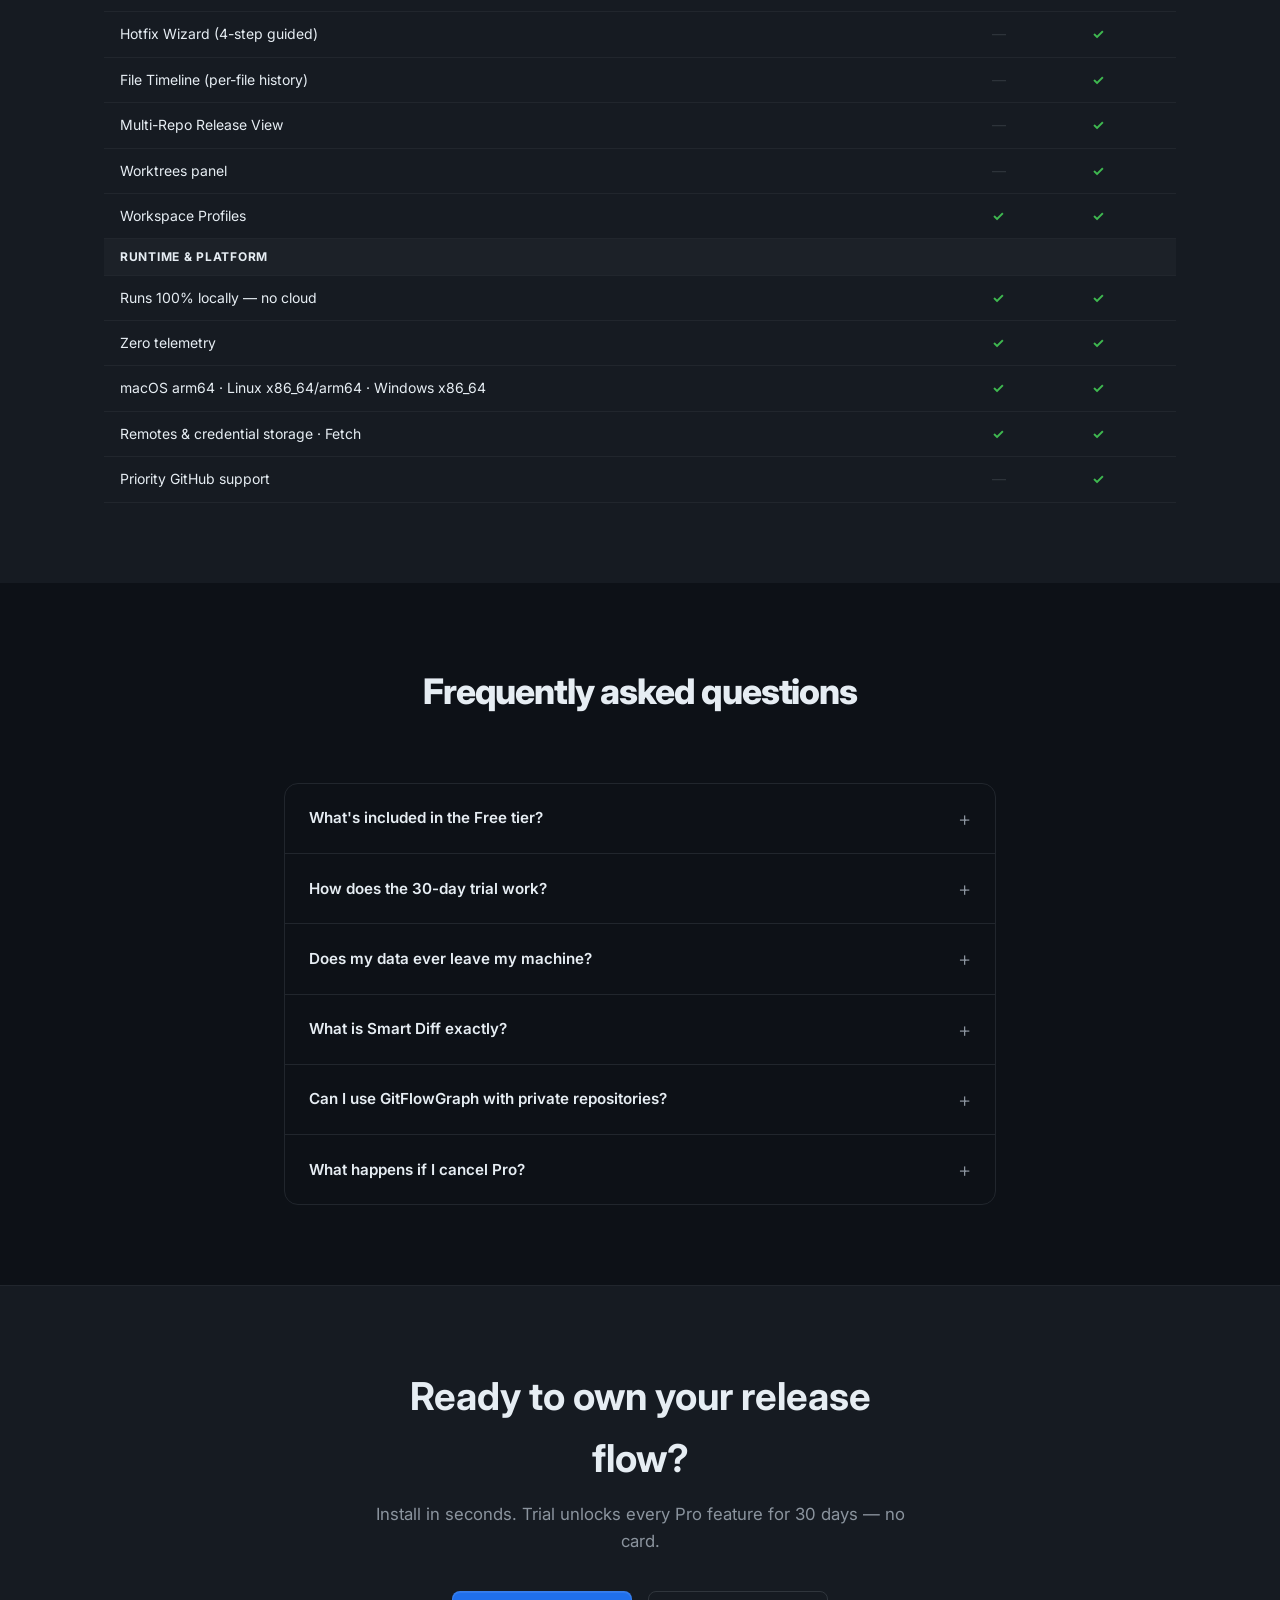
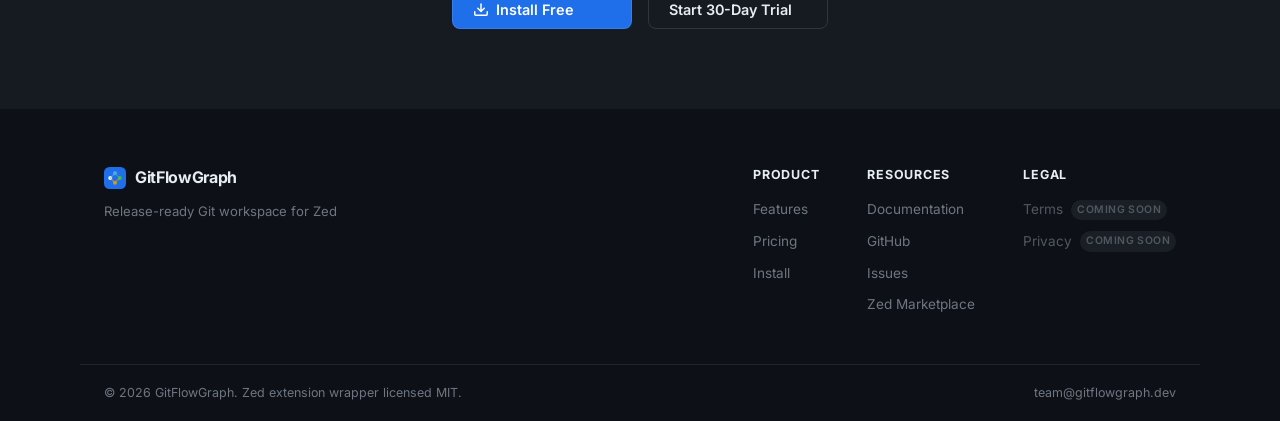
==== commit 6b6f5253: "update index" ====
--- a/docs/pricing.html
+++ b/docs/pricing.html
@@ -1,15 +1,33 @@
 <!DOCTYPE html>
-<html lang="en">
+<html lang="en" data-i18n-title="meta.titlePricing">
 <head>
   <meta charset="UTF-8" />
   <meta name="viewport" content="width=device-width, initial-scale=1.0" />
   <title>Pricing — GitFlowGraph</title>
-  <meta name="description" content="GitFlowGraph pricing plans. Start free, upgrade when you need advanced Git visualization features." />
+  <meta name="description" content="GitFlowGraph pricing plans. Start free, unlock advanced release features with Pro." data-i18n-content="meta.descriptionPricing" />
+  <meta property="og:title" content="Pricing — GitFlowGraph" data-i18n-content="meta.titlePricing" />
+  <meta property="og:description" content="GitFlowGraph pricing plans. Start free, unlock advanced release features with Pro." data-i18n-content="meta.descriptionPricing" />
+  <meta property="og:type" content="website" />
+  <meta name="twitter:card" content="summary" />
+  <meta name="twitter:title" content="Pricing — GitFlowGraph" data-i18n-content="meta.titlePricing" />
+  <meta name="twitter:description" content="GitFlowGraph pricing plans. Start free, unlock advanced release features with Pro." data-i18n-content="meta.descriptionPricing" />
   <link rel="icon" href="assets/favicon.svg" type="image/svg+xml" />
+  <link rel="alternate icon" href="data:image/svg+xml;utf8,&lt;svg xmlns=%22http://www.w3.org/2000/svg%22 viewBox=%220 0 28 28%22&gt;&lt;rect width=%2228%22 height=%2228%22 rx=%227%22 fill=%22%231f6feb%22/&gt;&lt;circle cx=%228%22 cy=%2214%22 r=%222.5%22 fill=%22%23fff%22/&gt;&lt;circle cx=%2214%22 cy=%228%22 r=%222.5%22 fill=%22%2358a6ff%22/&gt;&lt;circle cx=%2220%22 cy=%2214%22 r=%222.5%22 fill=%22%233fb950%22/&gt;&lt;circle cx=%2214%22 cy=%2220%22 r=%222.5%22 fill=%22%23d29922%22/&gt;&lt;/svg&gt;" />
   <link rel="preconnect" href="https://fonts.googleapis.com" />
   <link rel="preconnect" href="https://fonts.gstatic.com" crossorigin />
-  <link href="https://fonts.googleapis.com/css2?family=Inter:wght@400;500;600;700&family=JetBrains+Mono:wght@400;500&display=swap" rel="stylesheet" />
+  <link href="https://fonts.googleapis.com/css2?family=Inter:wght@400;500;600;700;800&family=JetBrains+Mono:wght@400;500&display=swap" rel="stylesheet" />
   <link rel="stylesheet" href="styles.css" />
+  <script>
+    (function () {
+      try {
+        var saved = localStorage.getItem('gitflowgraph.lang');
+        if (saved === 'zh') {
+          document.documentElement.setAttribute('lang', 'zh-CN');
+          document.documentElement.classList.add('lang-pending-zh');
+        }
+      } catch (_) { /* localStorage unavailable */ }
+    })();
+  </script>
 </head>
 <body>
 
@@ -17,7 +35,7 @@
   <header class="nav">
     <div class="nav-inner container">
       <a href="index.html" class="nav-logo">
-        <svg width="28" height="28" viewBox="0 0 28 28" fill="none">
+        <svg width="28" height="28" viewBox="0 0 28 28" fill="none" aria-hidden="true">
           <rect width="28" height="28" rx="7" fill="#1f6feb"/>
           <circle cx="8"  cy="14" r="2.5" fill="#fff"/>
           <circle cx="14" cy="8"  r="2.5" fill="#58a6ff"/>
@@ -30,41 +48,57 @@
         </svg>
         <span>GitFlowGraph</span>
       </a>
-      <nav class="nav-links">
-        <a href="index.html#features">Features</a>
-        <a href="pricing.html" class="nav-active">Pricing</a>
-        <a href="https://github.com/DevEloLin/GitFlowGraph" target="_blank">GitHub</a>
+      <nav class="nav-links" id="primary-nav" data-i18n-attr="aria-label:nav.menuLabel" aria-label="Primary">
+        <a href="index.html#features" data-i18n="nav.features">Features</a>
+        <a href="pricing.html" class="nav-active" data-i18n="nav.pricing">Pricing</a>
+        <a href="https://github.com/DevEloLin/GitFlowGraph#readme" target="_blank" rel="noopener" data-i18n="nav.docs">Docs</a>
+        <a href="https://github.com/DevEloLin/GitFlowGraph" target="_blank" rel="noopener" data-i18n="nav.github">GitHub</a>
       </nav>
-      <a href="index.html#install" class="btn btn-sm">Install Free</a>
+      <div class="lang-switch" role="group" data-i18n-attr="aria-label:nav.langLabel" aria-label="Language">
+        <button type="button" data-lang-switch="en" class="lang-active" aria-pressed="true" data-i18n="nav.lang.en">EN</button>
+        <button type="button" data-lang-switch="zh" aria-pressed="false" data-i18n="nav.lang.zh">中文</button>
+      </div>
+      <a href="index.html#install" class="btn btn-sm nav-cta" data-i18n="nav.installFree">Install Free</a>
+      <button
+        type="button"
+        class="nav-toggle"
+        aria-controls="primary-nav"
+        aria-expanded="false"
+        data-i18n-attr="aria-label:nav.toggleLabel"
+        aria-label="Open menu">
+        <span class="nav-toggle-bar"></span>
+        <span class="nav-toggle-bar"></span>
+        <span class="nav-toggle-bar"></span>
+      </button>
     </div>
   </header>
 
   <!-- ── Pricing Hero ──────────────────────────────────────────────────── -->
   <section class="hero" style="padding-bottom: 0;">
-    <div class="container" style="text-align: center; max-width: 680px; margin: 0 auto; padding-bottom: 64px;">
+    <div class="container" style="text-align: center; max-width: 720px; margin: 0 auto; padding-bottom: 64px;">
       <div class="badge">
-        <svg width="12" height="12" viewBox="0 0 16 16" fill="#58a6ff"><path d="M8 0a8 8 0 1 1 0 16A8 8 0 0 1 8 0ZM1.5 8a6.5 6.5 0 1 0 13 0 6.5 6.5 0 0 0-13 0Z"/></svg>
-        Simple, transparent pricing
+        <svg width="12" height="12" viewBox="0 0 16 16" fill="#58a6ff" aria-hidden="true"><path d="M8 0a8 8 0 1 1 0 16A8 8 0 0 1 8 0ZM1.5 8a6.5 6.5 0 1 0 13 0 6.5 6.5 0 0 0-13 0Z"/></svg>
+        <span data-i18n="pricing.hero.badge">Simple, transparent pricing</span>
       </div>
       <h1 style="font-size: clamp(2rem, 5vw, 3rem); margin-bottom: 16px;">
-        Start free.<br/>
-        <span class="gradient-text">Unlock more when you're ready.</span>
+        <span data-i18n="pricing.hero.title">Start free.</span><br/>
+        <span class="gradient-text" data-i18n="pricing.hero.titleHighlight">Unlock release-ready when you need it.</span>
       </h1>
-      <p class="hero-sub" style="font-size: 1.1rem; margin-bottom: 32px;">
-        The core Git graph is free forever. Advanced features unlock with a Pro plan.
+      <p class="hero-sub" style="font-size: 1.05rem; margin-bottom: 32px;" data-i18n="pricing.hero.sub">
+        The Git Graph and unified diff are free forever. Smart Diff, the Release Workspace, multi-repo, file timeline and worktrees unlock with Pro.
       </p>
       <div style="display: flex; gap: 20px; justify-content: center; flex-wrap: wrap; font-size: 0.85rem; color: var(--text-2);">
         <span style="display:flex; align-items:center; gap:6px;">
-          <svg width="14" height="14" viewBox="0 0 16 16" fill="#3fb950"><path d="M8 0a8 8 0 1 1 0 16A8 8 0 0 1 8 0ZM1.5 8a6.5 6.5 0 1 0 13 0 6.5 6.5 0 0 0-13 0Zm10.28-1.72-4.5 4.5a.75.75 0 0 1-1.06 0l-2-2a.749.749 0 1 1 1.06-1.06l1.47 1.47 3.97-3.97a.749.749 0 1 1 1.06 1.06Z"/></svg>
-          30-day free trial
+          <svg width="14" height="14" viewBox="0 0 16 16" fill="#3fb950" aria-hidden="true"><path d="M8 0a8 8 0 1 1 0 16A8 8 0 0 1 8 0ZM1.5 8a6.5 6.5 0 1 0 13 0 6.5 6.5 0 0 0-13 0Zm10.28-1.72-4.5 4.5a.75.75 0 0 1-1.06 0l-2-2a.749.749 0 1 1 1.06-1.06l1.47 1.47 3.97-3.97a.749.749 0 1 1 1.06 1.06Z"/></svg>
+          <span data-i18n="pricing.hero.note1">30-day free trial</span>
         </span>
         <span style="display:flex; align-items:center; gap:6px;">
-          <svg width="14" height="14" viewBox="0 0 16 16" fill="#3fb950"><path d="M8 0a8 8 0 1 1 0 16A8 8 0 0 1 8 0ZM1.5 8a6.5 6.5 0 1 0 13 0 6.5 6.5 0 0 0-13 0Zm10.28-1.72-4.5 4.5a.75.75 0 0 1-1.06 0l-2-2a.749.749 0 1 1 1.06-1.06l1.47 1.47 3.97-3.97a.749.749 0 1 1 1.06 1.06Z"/></svg>
-          No credit card required
+          <svg width="14" height="14" viewBox="0 0 16 16" fill="#3fb950" aria-hidden="true"><path d="M8 0a8 8 0 1 1 0 16A8 8 0 0 1 8 0ZM1.5 8a6.5 6.5 0 1 0 13 0 6.5 6.5 0 0 0-13 0Zm10.28-1.72-4.5 4.5a.75.75 0 0 1-1.06 0l-2-2a.749.749 0 1 1 1.06-1.06l1.47 1.47 3.97-3.97a.749.749 0 1 1 1.06 1.06Z"/></svg>
+          <span data-i18n="pricing.hero.note2">No credit card required</span>
         </span>
         <span style="display:flex; align-items:center; gap:6px;">
-          <svg width="14" height="14" viewBox="0 0 16 16" fill="#3fb950"><path d="M8 0a8 8 0 1 1 0 16A8 8 0 0 1 8 0ZM1.5 8a6.5 6.5 0 1 0 13 0 6.5 6.5 0 0 0-13 0Zm10.28-1.72-4.5 4.5a.75.75 0 0 1-1.06 0l-2-2a.749.749 0 1 1 1.06-1.06l1.47 1.47 3.97-3.97a.749.749 0 1 1 1.06 1.06Z"/></svg>
-          Cancel anytime
+          <svg width="14" height="14" viewBox="0 0 16 16" fill="#3fb950" aria-hidden="true"><path d="M8 0a8 8 0 1 1 0 16A8 8 0 0 1 8 0ZM1.5 8a6.5 6.5 0 1 0 13 0 6.5 6.5 0 0 0-13 0Zm10.28-1.72-4.5 4.5a.75.75 0 0 1-1.06 0l-2-2a.749.749 0 1 1 1.06-1.06l1.47 1.47 3.97-3.97a.749.749 0 1 1 1.06 1.06Z"/></svg>
+          <span data-i18n="pricing.hero.note3">Cancel anytime</span>
         </span>
       </div>
     </div>
@@ -78,87 +112,92 @@
         <!-- Free -->
         <div class="plan-card">
           <div class="plan-header">
-            <div class="plan-name">Free</div>
-            <div class="plan-price"><span class="price-amount">$0</span></div>
-            <div class="plan-cycle">forever</div>
-            <p class="plan-desc">Everything you need for solo Git exploration.</p>
+            <div class="plan-name" data-i18n="plan.free.name">Free</div>
+            <div class="plan-price"><span class="price-amount" data-i18n="plan.free.price">$0</span></div>
+            <div class="plan-cycle" data-i18n="plan.free.cycle">forever</div>
+            <p class="plan-desc" data-i18n="plan.free.desc">Read your history. Inspect commits. Copy hashes. Forever, no account.</p>
           </div>
-          <a href="index.html#install" class="btn" style="width:100%; text-align:center; display:block; margin-bottom: 28px;">Install Free</a>
+          <a href="index.html#install" class="btn" style="width:100%; text-align:center; display:block; margin-bottom: 28px;" data-i18n="plan.free.cta">Install Free</a>
           <ul class="plan-features">
             <li>
-              <svg width="15" height="15" viewBox="0 0 16 16" fill="#3fb950"><path d="M13.78 4.22a.75.75 0 0 1 0 1.06l-7.25 7.25a.75.75 0 0 1-1.06 0L2.22 9.28a.749.749 0 1 1 1.06-1.06L6 10.94l6.72-6.72a.75.75 0 0 1 1.06 0Z"/></svg>
-              Full Git commit graph
-            </li>
-            <li>
-              <svg width="15" height="15" viewBox="0 0 16 16" fill="#3fb950"><path d="M13.78 4.22a.75.75 0 0 1 0 1.06l-7.25 7.25a.75.75 0 0 1-1.06 0L2.22 9.28a.749.749 0 1 1 1.06-1.06L6 10.94l6.72-6.72a.75.75 0 0 1 1.06 0Z"/></svg>
-              Commit table view
-            </li>
-            <li>
-              <svg width="15" height="15" viewBox="0 0 16 16" fill="#3fb950"><path d="M13.78 4.22a.75.75 0 0 1 0 1.06l-7.25 7.25a.75.75 0 0 1-1.06 0L2.22 9.28a.749.749 0 1 1 1.06-1.06L6 10.94l6.72-6.72a.75.75 0 0 1 1.06 0Z"/></svg>
-              Unified &amp; side-by-side diff
-            </li>
-            <li>
-              <svg width="15" height="15" viewBox="0 0 16 16" fill="#3fb950"><path d="M13.78 4.22a.75.75 0 0 1 0 1.06l-7.25 7.25a.75.75 0 0 1-1.06 0L2.22 9.28a.749.749 0 1 1 1.06-1.06L6 10.94l6.72-6.72a.75.75 0 0 1 1.06 0Z"/></svg>
-              Branch &amp; tag labels
-            </li>
-            <li>
-              <svg width="15" height="15" viewBox="0 0 16 16" fill="#3fb950"><path d="M13.78 4.22a.75.75 0 0 1 0 1.06l-7.25 7.25a.75.75 0 0 1-1.06 0L2.22 9.28a.749.749 0 1 1 1.06-1.06L6 10.94l6.72-6.72a.75.75 0 0 1 1.06 0Z"/></svg>
-              Search &amp; filters
-            </li>
-            <li>
-              <svg width="15" height="15" viewBox="0 0 16 16" fill="#3fb950"><path d="M13.78 4.22a.75.75 0 0 1 0 1.06l-7.25 7.25a.75.75 0 0 1-1.06 0L2.22 9.28a.749.749 0 1 1 1.06-1.06L6 10.94l6.72-6.72a.75.75 0 0 1 1.06 0Z"/></svg>
-              Context menu Git actions
-            </li>
-            <li>
-              <svg width="15" height="15" viewBox="0 0 16 16" fill="#3fb950"><path d="M13.78 4.22a.75.75 0 0 1 0 1.06l-7.25 7.25a.75.75 0 0 1-1.06 0L2.22 9.28a.749.749 0 1 1 1.06-1.06L6 10.94l6.72-6.72a.75.75 0 0 1 1.06 0Z"/></svg>
-              Single repository
+              <svg width="15" height="15" viewBox="0 0 16 16" fill="#3fb950" aria-hidden="true"><path d="M13.78 4.22a.75.75 0 0 1 0 1.06l-7.25 7.25a.75.75 0 0 1-1.06 0L2.22 9.28a.749.749 0 1 1 1.06-1.06L6 10.94l6.72-6.72a.75.75 0 0 1 1.06 0Z"/></svg>
+              <span data-i18n-html="plan.free.f1">Full Git commit graph (500 commits / request)</span>
+            </li>
+            <li>
+              <svg width="15" height="15" viewBox="0 0 16 16" fill="#3fb950" aria-hidden="true"><path d="M13.78 4.22a.75.75 0 0 1 0 1.06l-7.25 7.25a.75.75 0 0 1-1.06 0L2.22 9.28a.749.749 0 1 1 1.06-1.06L6 10.94l6.72-6.72a.75.75 0 0 1 1.06 0Z"/></svg>
+              <span data-i18n-html="plan.free.f2">Unified diff with token-level coloring</span>
+            </li>
+            <li>
+              <svg width="15" height="15" viewBox="0 0 16 16" fill="#3fb950" aria-hidden="true"><path d="M13.78 4.22a.75.75 0 0 1 0 1.06l-7.25 7.25a.75.75 0 0 1-1.06 0L2.22 9.28a.749.749 0 1 1 1.06-1.06L6 10.94l6.72-6.72a.75.75 0 0 1 1.06 0Z"/></svg>
+              <span data-i18n-html="plan.free.f3">Branch &amp; tag badges, environment hex badges</span>
+            </li>
+            <li>
+              <svg width="15" height="15" viewBox="0 0 16 16" fill="#3fb950" aria-hidden="true"><path d="M13.78 4.22a.75.75 0 0 1 0 1.06l-7.25 7.25a.75.75 0 0 1-1.06 0L2.22 9.28a.749.749 0 1 1 1.06-1.06L6 10.94l6.72-6.72a.75.75 0 0 1 1.06 0Z"/></svg>
+              <span data-i18n-html="plan.free.f4">Search — keyword, regex, author, branch</span>
+            </li>
+            <li>
+              <svg width="15" height="15" viewBox="0 0 16 16" fill="#3fb950" aria-hidden="true"><path d="M13.78 4.22a.75.75 0 0 1 0 1.06l-7.25 7.25a.75.75 0 0 1-1.06 0L2.22 9.28a.749.749 0 1 1 1.06-1.06L6 10.94l6.72-6.72a.75.75 0 0 1 1.06 0Z"/></svg>
+              <span data-i18n-html="plan.free.f5">Right-click: Copy hash / message / author · View Diff</span>
+            </li>
+            <li>
+              <svg width="15" height="15" viewBox="0 0 16 16" fill="#3fb950" aria-hidden="true"><path d="M13.78 4.22a.75.75 0 0 1 0 1.06l-7.25 7.25a.75.75 0 0 1-1.06 0L2.22 9.28a.749.749 0 1 1 1.06-1.06L6 10.94l6.72-6.72a.75.75 0 0 1 1.06 0Z"/></svg>
+              <span data-i18n-html="plan.free.f6">Read-only Release compare (ahead / behind)</span>
+            </li>
+            <li>
+              <svg width="15" height="15" viewBox="0 0 16 16" fill="#3fb950" aria-hidden="true"><path d="M13.78 4.22a.75.75 0 0 1 0 1.06l-7.25 7.25a.75.75 0 0 1-1.06 0L2.22 9.28a.749.749 0 1 1 1.06-1.06L6 10.94l6.72-6.72a.75.75 0 0 1 1.06 0Z"/></svg>
+              <span data-i18n-html="plan.free.f7">Workspace Profiles · Remotes &amp; credentials</span>
             </li>
           </ul>
         </div>
 
         <!-- Pro -->
         <div class="plan-card featured">
-          <div class="plan-badge-top">Most popular</div>
+          <div class="plan-badge-top" data-i18n="plan.pro.popular">Most popular</div>
           <div class="plan-header">
-            <div class="plan-name">Pro</div>
+            <div class="plan-name" data-i18n="plan.pro.name">Pro</div>
             <div class="plan-price">
               <span class="price-amount" id="pro-price">$9.9</span>
               <span class="price-per" id="pro-per">/mo</span>
             </div>
             <div class="plan-cycle">
               <label class="toggle-label">
-                <input type="checkbox" id="billing-toggle" onchange="toggleBilling()" />
+                <input type="checkbox" id="billing-toggle" />
                 <span class="toggle-track"><span class="toggle-thumb"></span></span>
-                Annual billing &nbsp;<span class="save-badge">Save 16%</span>
+                <span data-i18n="plan.pro.cycle.annual">Annual billing</span>
+                &nbsp;<span class="save-badge" data-i18n="plan.pro.cycle.save">Save 16%</span>
               </label>
             </div>
-            <p class="plan-desc">For engineers who want the full picture.</p>
+            <p class="plan-desc" data-i18n="plan.pro.desc">For engineers who own the release. Everything in Free, plus the full release workspace.</p>
           </div>
-          <a href="https://github.com/DevEloLin/GitFlowGraph" class="btn btn-primary" style="width:100%; text-align:center; display:block; margin-bottom: 28px;">Start 30-Day Trial</a>
+          <a href="https://github.com/DevEloLin/GitFlowGraph" class="btn btn-primary" style="width:100%; text-align:center; display:block; margin-bottom: 28px;" data-i18n="plan.pro.cta">Start 30-Day Trial</a>
           <ul class="plan-features">
             <li>
-              <svg width="15" height="15" viewBox="0 0 16 16" fill="#3fb950"><path d="M13.78 4.22a.75.75 0 0 1 0 1.06l-7.25 7.25a.75.75 0 0 1-1.06 0L2.22 9.28a.749.749 0 1 1 1.06-1.06L6 10.94l6.72-6.72a.75.75 0 0 1 1.06 0Z"/></svg>
-              Everything in Free
-            </li>
-            <li>
-              <svg width="15" height="15" viewBox="0 0 16 16" fill="#58a6ff"><path d="M13.78 4.22a.75.75 0 0 1 0 1.06l-7.25 7.25a.75.75 0 0 1-1.06 0L2.22 9.28a.749.749 0 1 1 1.06-1.06L6 10.94l6.72-6.72a.75.75 0 0 1 1.06 0Z"/></svg>
-              Smart Diff — YAML / JSON / Terraform
-            </li>
-            <li>
-              <svg width="15" height="15" viewBox="0 0 16 16" fill="#58a6ff"><path d="M13.78 4.22a.75.75 0 0 1 0 1.06l-7.25 7.25a.75.75 0 0 1-1.06 0L2.22 9.28a.749.749 0 1 1 1.06-1.06L6 10.94l6.72-6.72a.75.75 0 0 1 1.06 0Z"/></svg>
-              Release Flow &amp; changelog generator
-            </li>
-            <li>
-              <svg width="15" height="15" viewBox="0 0 16 16" fill="#58a6ff"><path d="M13.78 4.22a.75.75 0 0 1 0 1.06l-7.25 7.25a.75.75 0 0 1-1.06 0L2.22 9.28a.749.749 0 1 1 1.06-1.06L6 10.94l6.72-6.72a.75.75 0 0 1 1.06 0Z"/></svg>
-              Cross-Repo Timeline (up to 5 repos)
-            </li>
-            <li>
-              <svg width="15" height="15" viewBox="0 0 16 16" fill="#58a6ff"><path d="M13.78 4.22a.75.75 0 0 1 0 1.06l-7.25 7.25a.75.75 0 0 1-1.06 0L2.22 9.28a.749.749 0 1 1 1.06-1.06L6 10.94l6.72-6.72a.75.75 0 0 1 1.06 0Z"/></svg>
-              Hotfix tracker for cherry-picks
-            </li>
-            <li>
-              <svg width="15" height="15" viewBox="0 0 16 16" fill="#58a6ff"><path d="M13.78 4.22a.75.75 0 0 1 0 1.06l-7.25 7.25a.75.75 0 0 1-1.06 0L2.22 9.28a.749.749 0 1 1 1.06-1.06L6 10.94l6.72-6.72a.75.75 0 0 1 1.06 0Z"/></svg>
-              Priority support via GitHub Issues
+              <svg width="15" height="15" viewBox="0 0 16 16" fill="#3fb950" aria-hidden="true"><path d="M13.78 4.22a.75.75 0 0 1 0 1.06l-7.25 7.25a.75.75 0 0 1-1.06 0L2.22 9.28a.749.749 0 1 1 1.06-1.06L6 10.94l6.72-6.72a.75.75 0 0 1 1.06 0Z"/></svg>
+              <span data-i18n-html="plan.pro.f1">Everything in Free, with 5,000 commits / request</span>
+            </li>
+            <li>
+              <svg width="15" height="15" viewBox="0 0 16 16" fill="#58a6ff" aria-hidden="true"><path d="M13.78 4.22a.75.75 0 0 1 0 1.06l-7.25 7.25a.75.75 0 0 1-1.06 0L2.22 9.28a.749.749 0 1 1 1.06-1.06L6 10.94l6.72-6.72a.75.75 0 0 1 1.06 0Z"/></svg>
+              <span data-i18n-html="plan.pro.f2">Smart Diff — YAML / JSON / Terraform structural analysis</span>
+            </li>
+            <li>
+              <svg width="15" height="15" viewBox="0 0 16 16" fill="#58a6ff" aria-hidden="true"><path d="M13.78 4.22a.75.75 0 0 1 0 1.06l-7.25 7.25a.75.75 0 0 1-1.06 0L2.22 9.28a.749.749 0 1 1 1.06-1.06L6 10.94l6.72-6.72a.75.75 0 0 1 1.06 0Z"/></svg>
+              <span data-i18n-html="plan.pro.f3">Side-by-side diff &amp; per-file Smart toggle</span>
+            </li>
+            <li>
+              <svg width="15" height="15" viewBox="0 0 16 16" fill="#58a6ff" aria-hidden="true"><path d="M13.78 4.22a.75.75 0 0 1 0 1.06l-7.25 7.25a.75.75 0 0 1-1.06 0L2.22 9.28a.749.749 0 1 1 1.06-1.06L6 10.94l6.72-6.72a.75.75 0 0 1 1.06 0Z"/></svg>
+              <span data-i18n-html="plan.pro.f4">All right-click write actions (checkout, branch, tag, cherry-pick, reset, push, merge…)</span>
+            </li>
+            <li>
+              <svg width="15" height="15" viewBox="0 0 16 16" fill="#58a6ff" aria-hidden="true"><path d="M13.78 4.22a.75.75 0 0 1 0 1.06l-7.25 7.25a.75.75 0 0 1-1.06 0L2.22 9.28a.749.749 0 1 1 1.06-1.06L6 10.94l6.72-6.72a.75.75 0 0 1 1.06 0Z"/></svg>
+              <span data-i18n-html="plan.pro.f5">Release Workspace — Launchpad, Changelog, Actions, Environments, Velocity, Hotfix Wizard</span>
+            </li>
+            <li>
+              <svg width="15" height="15" viewBox="0 0 16 16" fill="#58a6ff" aria-hidden="true"><path d="M13.78 4.22a.75.75 0 0 1 0 1.06l-7.25 7.25a.75.75 0 0 1-1.06 0L2.22 9.28a.749.749 0 1 1 1.06-1.06L6 10.94l6.72-6.72a.75.75 0 0 1 1.06 0Z"/></svg>
+              <span data-i18n-html="plan.pro.f6">File Timeline · Multi-Repo Release View · Worktrees</span>
+            </li>
+            <li>
+              <svg width="15" height="15" viewBox="0 0 16 16" fill="#58a6ff" aria-hidden="true"><path d="M13.78 4.22a.75.75 0 0 1 0 1.06l-7.25 7.25a.75.75 0 0 1-1.06 0L2.22 9.28a.749.749 0 1 1 1.06-1.06L6 10.94l6.72-6.72a.75.75 0 0 1 1.06 0Z"/></svg>
+              <span data-i18n-html="plan.pro.f7">Filter Presets &amp; advanced filters (date range / path)</span>
             </li>
           </ul>
         </div>
@@ -171,148 +210,80 @@
   <section style="background: var(--bg-2); padding: 80px 0;">
     <div class="container">
       <div class="section-header">
-        <h2>Full feature comparison</h2>
+        <h2 data-i18n="cmp.heading">Full feature comparison</h2>
       </div>
       <div class="compare-wrap">
         <table class="compare-table">
           <thead>
             <tr>
-              <th>Feature</th>
-              <th>Free</th>
-              <th>Pro</th>
+              <th data-i18n="cmp.col.feature">Feature</th>
+              <th class="col-free" data-i18n="cmp.col.free">Free</th>
+              <th class="col-pro" data-i18n="cmp.col.pro">Pro</th>
             </tr>
           </thead>
           <tbody>
-            <tr class="compare-group">
-              <td colspan="3">Git Graph &amp; Navigation</td>
+            <!-- Graph & Navigation -->
+            <tr class="compare-group"><td colspan="3" data-i18n-html="cmp.g.graph">Git Graph &amp; Navigation</td></tr>
+            <tr><td data-i18n="cmp.r.graphLanes">Commit graph with branch lanes</td><td class="ccheck">✓</td><td class="ccheck">✓</td></tr>
+            <tr><td data-i18n="cmp.r.commitTable">Hash · author · date · message columns</td><td class="ccheck">✓</td><td class="ccheck">✓</td></tr>
+            <tr><td data-i18n-html="cmp.r.headIndicator">HEAD glow ring &amp; row highlight</td><td class="ccheck">✓</td><td class="ccheck">✓</td></tr>
+            <tr><td data-i18n-html="cmp.r.branchTag">Branch &amp; tag badges</td><td class="ccheck">✓</td><td class="ccheck">✓</td></tr>
+            <tr><td data-i18n="cmp.r.envBadge">Environment hex badges (⬡)</td><td class="ccheck">✓</td><td class="ccheck">✓</td></tr>
+            <tr><td data-i18n="cmp.r.infraIcon">Infrastructure ⚠ marker</td><td class="ccheck">✓</td><td class="ccheck">✓</td></tr>
+            <tr><td data-i18n="cmp.r.searchBasic">Keyword / regex / author / branch search</td><td class="ccheck">✓</td><td class="ccheck">✓</td></tr>
+            <tr><td data-i18n-html="cmp.r.searchAdv">Date-range &amp; path filters</td><td class="cdash">—</td><td class="ccheck">✓</td></tr>
+            <tr><td data-i18n="cmp.r.presets">Filter Presets (save / reload)</td><td class="cdash">—</td><td class="ccheck">✓</td></tr>
+            <tr>
+              <td data-i18n="cmp.r.commitLimit">History limit per request</td>
+              <td class="cval" data-i18n="cmp.v.500">500</td>
+              <td class="cval" data-i18n="cmp.v.5000">5,000</td>
             </tr>
-            <tr>
-              <td>Commit graph with branch lanes</td>
-              <td><span class="ccheck">✓</span></td>
-              <td><span class="ccheck">✓</span></td>
-            </tr>
-            <tr>
-              <td>Commit table view</td>
-              <td><span class="ccheck">✓</span></td>
-              <td><span class="ccheck">✓</span></td>
-            </tr>
-            <tr>
-              <td>Branch &amp; tag badges</td>
-              <td><span class="ccheck">✓</span></td>
-              <td><span class="ccheck">✓</span></td>
-            </tr>
-            <tr>
-              <td>HEAD indicator</td>
-              <td><span class="ccheck">✓</span></td>
-              <td><span class="ccheck">✓</span></td>
-            </tr>
-            <tr>
-              <td>Uncommitted changes row</td>
-              <td><span class="ccheck">✓</span></td>
-              <td><span class="ccheck">✓</span></td>
-            </tr>
-            <tr>
-              <td>Search — keyword, regex, author, date, path</td>
-              <td><span class="ccheck">✓</span></td>
-              <td><span class="ccheck">✓</span></td>
-            </tr>
-            <tr>
-              <td>Context menu: checkout, branch, tag, cherry-pick, reset</td>
-              <td><span class="ccheck">✓</span></td>
-              <td><span class="ccheck">✓</span></td>
-            </tr>
-
-            <tr class="compare-group">
-              <td colspan="3">Diff Viewer</td>
-            </tr>
-            <tr>
-              <td>Unified diff with token-level coloring</td>
-              <td><span class="ccheck">✓</span></td>
-              <td><span class="ccheck">✓</span></td>
-            </tr>
-            <tr>
-              <td>Side-by-side split diff</td>
-              <td><span class="ccheck">✓</span></td>
-              <td><span class="ccheck">✓</span></td>
-            </tr>
-            <tr>
-              <td>File tree with A/M/D/R status badges</td>
-              <td><span class="ccheck">✓</span></td>
-              <td><span class="ccheck">✓</span></td>
-            </tr>
-            <tr>
-              <td>Binary file detection</td>
-              <td><span class="ccheck">✓</span></td>
-              <td><span class="ccheck">✓</span></td>
-            </tr>
-            <tr>
-              <td>Smart Diff — YAML structural paths</td>
-              <td><span class="cdash">—</span></td>
-              <td><span class="ccheck">✓</span></td>
-            </tr>
-            <tr>
-              <td>Smart Diff — JSON key-path changes</td>
-              <td><span class="cdash">—</span></td>
-              <td><span class="ccheck">✓</span></td>
-            </tr>
-            <tr>
-              <td>Smart Diff — Terraform / HCL resource diff</td>
-              <td><span class="cdash">—</span></td>
-              <td><span class="ccheck">✓</span></td>
-            </tr>
-
-            <tr class="compare-group">
-              <td colspan="3">Release &amp; Multi-Repo</td>
-            </tr>
-            <tr>
-              <td>Release Flow — compare any two refs</td>
-              <td><span class="cdash">—</span></td>
-              <td><span class="ccheck">✓</span></td>
-            </tr>
-            <tr>
-              <td>Changelog generator (conventional commits)</td>
-              <td><span class="cdash">—</span></td>
-              <td><span class="ccheck">✓</span></td>
-            </tr>
-            <tr>
-              <td>Hotfix tracker for cherry-picked commits</td>
-              <td><span class="cdash">—</span></td>
-              <td><span class="ccheck">✓</span></td>
-            </tr>
-            <tr>
-              <td>Cross-Repo Timeline</td>
-              <td><span class="cdash">—</span></td>
-              <td><span class="ccheck">✓</span></td>
-            </tr>
-            <tr>
-              <td>Multi-repo workspace (up to 5 repos)</td>
-              <td><span class="cdash">—</span></td>
-              <td><span class="ccheck">✓</span></td>
-            </tr>
-
-            <tr class="compare-group">
-              <td colspan="3">Platform</td>
-            </tr>
-            <tr>
-              <td>Runs 100% locally — no cloud</td>
-              <td><span class="ccheck">✓</span></td>
-              <td><span class="ccheck">✓</span></td>
-            </tr>
-            <tr>
-              <td>Zero telemetry</td>
-              <td><span class="ccheck">✓</span></td>
-              <td><span class="ccheck">✓</span></td>
-            </tr>
-            <tr>
-              <td>macOS / Linux / Windows</td>
-              <td><span class="ccheck">✓</span></td>
-              <td><span class="ccheck">✓</span></td>
-            </tr>
-            <tr>
-              <td>Priority GitHub support</td>
-              <td><span class="cdash">—</span></td>
-              <td><span class="ccheck">✓</span></td>
-            </tr>
+
+            <!-- Right-click context menu -->
+            <tr class="compare-group"><td colspan="3" data-i18n="cmp.g.contextMenu">Right-click context menu</td></tr>
+            <tr><td data-i18n="cmp.r.copyHash">Copy Hash / Short Hash / Message / Author</td><td class="ccheck">✓</td><td class="ccheck">✓</td></tr>
+            <tr><td data-i18n="cmp.r.viewDiff">View Diff (open commit detail)</td><td class="ccheck">✓</td><td class="ccheck">✓</td></tr>
+            <tr><td data-i18n="cmp.r.checkout">Checkout commit / branch</td><td class="cdash">—</td><td class="ccheck">✓</td></tr>
+            <tr><td data-i18n-html="cmp.r.createBranchTag">Create Branch · Create Tag (annotated &amp; lightweight)</td><td class="cdash">—</td><td class="ccheck">✓</td></tr>
+            <tr><td data-i18n="cmp.r.cherryRevert">Cherry-pick · Revert</td><td class="cdash">—</td><td class="ccheck">✓</td></tr>
+            <tr><td data-i18n="cmp.r.mergePush">Merge Branch · Push Branch</td><td class="cdash">—</td><td class="ccheck">✓</td></tr>
+            <tr><td data-i18n="cmp.r.renameDelete">Rename · Delete branch · Delete tag</td><td class="cdash">—</td><td class="ccheck">✓</td></tr>
+            <tr><td data-i18n="cmp.r.reset">Soft / Mixed / Hard Reset</td><td class="cdash">—</td><td class="ccheck">✓</td></tr>
+
+            <!-- Diff Viewer -->
+            <tr class="compare-group"><td colspan="3" data-i18n="cmp.g.diff">Diff Viewer</td></tr>
+            <tr><td data-i18n="cmp.r.unifiedDiff">Unified diff with token coloring</td><td class="ccheck">✓</td><td class="ccheck">✓</td></tr>
+            <tr><td data-i18n-html="cmp.r.fileTree">File tree with A/M/D/R badges &amp; +/− counts</td><td class="ccheck">✓</td><td class="ccheck">✓</td></tr>
+            <tr><td data-i18n="cmp.r.binDetect">Binary file detection</td><td class="ccheck">✓</td><td class="ccheck">✓</td></tr>
+            <tr><td data-i18n-html="cmp.r.sideBySide">Side-by-side diff &amp; intra-line highlight</td><td class="cdash">—</td><td class="ccheck">✓</td></tr>
+            <tr><td data-i18n="cmp.r.smartYaml">Smart Diff — YAML structural paths</td><td class="cdash">—</td><td class="ccheck">✓</td></tr>
+            <tr><td data-i18n="cmp.r.smartJson">Smart Diff — JSON key-path changes</td><td class="cdash">—</td><td class="ccheck">✓</td></tr>
+            <tr><td data-i18n="cmp.r.smartTf">Smart Diff — Terraform / HCL block diff</td><td class="cdash">—</td><td class="ccheck">✓</td></tr>
+            <tr><td data-i18n="cmp.r.smartToggle">Per-file Smart toggle in Commit Detail</td><td class="cdash">—</td><td class="ccheck">✓</td></tr>
+            <tr><td data-i18n="cmp.r.fileHistorySub">Commit Detail · File History sub-tab</td><td class="cdash">—</td><td class="ccheck">✓</td></tr>
+
+            <!-- Release & Multi-Repo -->
+            <tr class="compare-group"><td colspan="3" data-i18n-html="cmp.g.release">Release &amp; Multi-Repo</td></tr>
+            <tr><td data-i18n="cmp.r.releaseCompare">Release / Changelog Compare (read-only)</td><td class="ccheck">✓</td><td class="ccheck">✓</td></tr>
+            <tr><td data-i18n="cmp.r.changelog">Generate categorized Markdown changelog</td><td class="cdash">—</td><td class="ccheck">✓</td></tr>
+            <tr><td data-i18n-html="cmp.r.risk">Release Risk Score &amp; risk-factors panel</td><td class="cdash">—</td><td class="ccheck">✓</td></tr>
+            <tr><td data-i18n="cmp.r.launchpad">Release Launchpad — pre-flight checklist</td><td class="cdash">—</td><td class="ccheck">✓</td></tr>
+            <tr><td data-i18n-html="cmp.r.actions">Actions tab — hotfix sync &amp; tag check</td><td class="cdash">—</td><td class="ccheck">✓</td></tr>
+            <tr><td data-i18n="cmp.r.envs">Environments — pipeline comparison grid</td><td class="cdash">—</td><td class="ccheck">✓</td></tr>
+            <tr><td data-i18n="cmp.r.velocity">Velocity dashboard</td><td class="cdash">—</td><td class="ccheck">✓</td></tr>
+            <tr><td data-i18n="cmp.r.hotfix">Hotfix Wizard (4-step guided)</td><td class="cdash">—</td><td class="ccheck">✓</td></tr>
+            <tr><td data-i18n="cmp.r.fileTimeline">File Timeline (per-file history)</td><td class="cdash">—</td><td class="ccheck">✓</td></tr>
+            <tr><td data-i18n="cmp.r.multiRepo">Multi-Repo Release View</td><td class="cdash">—</td><td class="ccheck">✓</td></tr>
+            <tr><td data-i18n="cmp.r.worktrees">Worktrees panel</td><td class="cdash">—</td><td class="ccheck">✓</td></tr>
+            <tr><td data-i18n="cmp.r.profiles">Workspace Profiles</td><td class="ccheck">✓</td><td class="ccheck">✓</td></tr>
+
+            <!-- Platform -->
+            <tr class="compare-group"><td colspan="3" data-i18n-html="cmp.g.platform">Runtime &amp; Platform</td></tr>
+            <tr><td data-i18n="cmp.r.local">Runs 100% locally — no cloud</td><td class="ccheck">✓</td><td class="ccheck">✓</td></tr>
+            <tr><td data-i18n="cmp.r.telemetry">Zero telemetry</td><td class="ccheck">✓</td><td class="ccheck">✓</td></tr>
+            <tr><td data-i18n="cmp.r.os">macOS arm64 · Linux x86_64/arm64 · Windows x86_64</td><td class="ccheck">✓</td><td class="ccheck">✓</td></tr>
+            <tr><td data-i18n-html="cmp.r.remotes">Remotes &amp; credential storage · Fetch</td><td class="ccheck">✓</td><td class="ccheck">✓</td></tr>
+            <tr><td data-i18n="cmp.r.support">Priority GitHub support</td><td class="cdash">—</td><td class="ccheck">✓</td></tr>
           </tbody>
         </table>
       </div>
@@ -323,40 +294,33 @@
   <section style="background: var(--bg); padding: 80px 0;">
     <div class="container" style="max-width: 760px; margin: 0 auto;">
       <div class="section-header">
-        <h2>Frequently asked questions</h2>
+        <h2 data-i18n="faq.heading">Frequently asked questions</h2>
       </div>
       <div class="faq-list">
-
-        <details class="faq-item">
-          <summary>What's included in the free plan?</summary>
-          <p>The free plan gives you the full Git commit graph, commit table view, unified and side-by-side diff viewer, branch and tag labels, all search and filter options, and context-menu Git actions (checkout, branch, tag, cherry-pick, soft/hard reset) — for a single repository, forever.</p>
-        </details>
-
-        <details class="faq-item">
-          <summary>How does the 30-day trial work?</summary>
-          <p>When you install GitFlowGraph, every Pro feature is automatically unlocked for 30 days at no cost. No credit card is required to start. At the end of the trial, Pro features are gated until a license is activated — the free tier continues working without any interruption.</p>
-        </details>
-
-        <details class="faq-item">
-          <summary>Does my data ever leave my machine?</summary>
-          <p>No. All Git operations — reading history, generating diffs, parsing files — run entirely locally using the bundled runtime binary. No commit data, diff content, or file contents are ever sent to any server. License validation communicates only a license key hash, not any repository data.</p>
-        </details>
-
-        <details class="faq-item">
-          <summary>What is Smart Diff exactly?</summary>
-          <p>Smart Diff is a semantic diffing engine that understands the <em>structure</em> of YAML, JSON, and Terraform/HCL files. Instead of showing raw line changes, it reports what logically changed — for example <code>spec.template.containers[0].image: nginx:1.24 → nginx:1.25</code> — with the full structural path so you always know precisely what changed and where.</p>
-        </details>
-
-        <details class="faq-item">
-          <summary>Can I use GitFlowGraph with private repositories?</summary>
-          <p>Yes. GitFlowGraph works with any local Git repository — private or public, hosted anywhere or fully offline. It reads your repo directly from disk via the bundled runtime and never needs network access to the remote for graph rendering or diff viewing.</p>
-        </details>
-
-        <details class="faq-item">
-          <summary>What happens if I cancel my Pro subscription?</summary>
-          <p>If you cancel, your account moves to the free tier at the end of the current billing period. The core Git graph and diff viewer remain fully functional. Smart Diff, Release Flow, and Cross-Repo Timeline become unavailable until a new license is activated.</p>
-        </details>
-
+        <details class="faq-item">
+          <summary data-i18n="faq.q1">What's included in the Free tier?</summary>
+          <p data-i18n-html="faq.a1">The full Git commit graph (up to 500 commits per request), unified diff with token coloring, file tree, branch/tag/environment badges, keyword · regex · author · branch search, the read-only Release compare, Workspace Profiles, and the Remotes credential manager. Right-click is limited to the four Copy actions and View Diff. Forever free, no account.</p>
+        </details>
+        <details class="faq-item">
+          <summary data-i18n="faq.q2">How does the 30-day trial work?</summary>
+          <p data-i18n-html="faq.a2">On the License panel click <strong>Start Free Trial</strong>. Every Pro feature unlocks for 30 days, no credit card. When the trial ends, the editor reverts to Free — your data, environments, profiles and credentials all stay intact. Activate a Pro key any time to restore full access.</p>
+        </details>
+        <details class="faq-item">
+          <summary data-i18n="faq.q3">Does my data ever leave my machine?</summary>
+          <p data-i18n-html="faq.a3">No. The runtime is a local Rust binary on <code>localhost:9876</code>. Reading history, generating diffs, parsing YAML/JSON/Terraform — all of it runs on your machine. The only outbound network call is license activation against Lemon Squeezy (no repository data is ever sent).</p>
+        </details>
+        <details class="faq-item">
+          <summary data-i18n="faq.q4">What is Smart Diff exactly?</summary>
+          <p data-i18n-html="faq.a4">A semantic diff engine that understands the <em>structure</em> of YAML, JSON and Terraform/HCL files. Instead of "lines 14–15 changed" you get <code>spec.template.containers[0].image: nginx:1.24 → nginx:1.25</code> — the dot-path, old value and new value, with auto-categorisation for added / removed / modified / moved.</p>
+        </details>
+        <details class="faq-item">
+          <summary data-i18n="faq.q5">Can I use GitFlowGraph with private repositories?</summary>
+          <p data-i18n-html="faq.a5">Yes. The runtime reads any local Git repo from disk — public or private, online or fully offline. For network operations (push / fetch) configure a PAT in the Remotes panel; the credential is HMAC-signed and only ever sent to the matching host.</p>
+        </details>
+        <details class="faq-item">
+          <summary data-i18n="faq.q6">What happens if I cancel Pro?</summary>
+          <p data-i18n-html="faq.a6">You drop back to Free at the end of the billing period. The Git Graph, unified diff and Release compare keep working forever. Smart Diff, Release Workspace, File Timeline, Multi-Repo and Worktrees lock until a license is re-activated. No data is deleted.</p>
+        </details>
       </div>
     </div>
   </section>
@@ -364,15 +328,15 @@
   <!-- ── CTA ──────────────────────────────────────────────────────────── -->
   <section style="background: var(--bg-2); padding: 80px 0; text-align: center; border-top: 1px solid var(--border);">
     <div class="container" style="max-width: 600px; margin: 0 auto;">
-      <h2 style="font-size: clamp(1.6rem, 4vw, 2.4rem); margin-bottom: 12px;">Ready to understand your Git history?</h2>
-      <p style="color: var(--text-2); margin-bottom: 36px; font-size: 1.05rem;">Install in seconds. No account needed to start.</p>
+      <h2 style="font-size: clamp(1.6rem, 4vw, 2.4rem); margin-bottom: 12px;" data-i18n="cta.heading">Ready to own your release flow?</h2>
+      <p style="color: var(--text-2); margin-bottom: 36px; font-size: 1.05rem;" data-i18n="cta.sub">Install in seconds. Trial unlocks every Pro feature for 30 days — no card.</p>
       <div style="display: flex; gap: 16px; justify-content: center; flex-wrap: wrap;">
         <a href="index.html#install" class="btn btn-primary" style="min-width: 180px; text-align: center;">
-          <svg width="16" height="16" viewBox="0 0 16 16" fill="currentColor"><path d="M2.75 14A1.75 1.75 0 0 1 1 12.25v-2.5a.75.75 0 0 1 1.5 0v2.5c0 .138.112.25.25.25h10.5a.25.25 0 0 0 .25-.25v-2.5a.75.75 0 0 1 1.5 0v2.5A1.75 1.75 0 0 1 13.25 14Z"/><path d="M7.25 7.689V2a.75.75 0 0 1 1.5 0v5.689l1.97-1.97a.749.749 0 1 1 1.06 1.06l-3.25 3.25a.749.749 0 0 1-1.06 0L4.22 6.779a.749.749 0 1 1 1.06-1.06l1.97 1.97Z"/></svg>
-          Install Free
+          <svg width="16" height="16" viewBox="0 0 16 16" fill="currentColor" aria-hidden="true"><path d="M2.75 14A1.75 1.75 0 0 1 1 12.25v-2.5a.75.75 0 0 1 1.5 0v2.5c0 .138.112.25.25.25h10.5a.25.25 0 0 0 .25-.25v-2.5a.75.75 0 0 1 1.5 0v2.5A1.75 1.75 0 0 1 13.25 14Z"/><path d="M7.25 7.689V2a.75.75 0 0 1 1.5 0v5.689l1.97-1.97a.749.749 0 1 1 1.06 1.06l-3.25 3.25a.749.749 0 0 1-1.06 0L4.22 6.779a.749.749 0 1 1 1.06-1.06l1.97 1.97Z"/></svg>
+          <span data-i18n="cta.installFree">Install Free</span>
         </a>
-        <a href="https://github.com/DevEloLin/GitFlowGraph" class="btn btn-ghost" target="_blank" style="min-width: 180px; text-align: center;">
-          Start 30-Day Trial
+        <a href="https://github.com/DevEloLin/GitFlowGraph" class="btn btn-ghost" target="_blank" rel="noopener" style="min-width: 180px; text-align: center;">
+          <span data-i18n="cta.startTrial">Start 30-Day Trial</span>
         </a>
       </div>
     </div>
@@ -383,7 +347,7 @@
     <div class="container footer-inner">
       <div class="footer-brand">
         <a href="index.html" class="nav-logo">
-          <svg width="22" height="22" viewBox="0 0 28 28" fill="none">
+          <svg width="22" height="22" viewBox="0 0 28 28" fill="none" aria-hidden="true">
             <rect width="28" height="28" rx="7" fill="#1f6feb"/>
             <circle cx="8"  cy="14" r="2.5" fill="#fff"/>
             <circle cx="14" cy="8"  r="2.5" fill="#58a6ff"/>
@@ -396,43 +360,68 @@
           </svg>
           <span>GitFlowGraph</span>
         </a>
-        <p>Git visualization for Zed</p>
+        <p data-i18n="footer.tagline">Release-ready Git workspace for Zed</p>
       </div>
       <div class="footer-links">
         <div class="footer-col">
-          <h5>Product</h5>
-          <a href="index.html#features">Features</a>
-          <a href="pricing.html">Pricing</a>
-          <a href="index.html#install">Install</a>
+          <h5 data-i18n="footer.product">Product</h5>
+          <a href="index.html#features" data-i18n="footer.features">Features</a>
+          <a href="pricing.html" data-i18n="footer.pricing">Pricing</a>
+          <a href="index.html#install" data-i18n="footer.install">Install</a>
         </div>
         <div class="footer-col">
-          <h5>Resources</h5>
-          <a href="https://github.com/DevEloLin/GitFlowGraph" target="_blank">GitHub</a>
-          <a href="https://github.com/DevEloLin/GitFlowGraph/issues" target="_blank">Issues</a>
-          <a href="https://zed.dev/extensions?q=gitflowgraph" target="_blank">Zed Marketplace</a>
+          <h5 data-i18n="footer.resources">Resources</h5>
+          <a href="https://github.com/DevEloLin/GitFlowGraph#readme" target="_blank" rel="noopener" data-i18n="footer.docs">Documentation</a>
+          <a href="https://github.com/DevEloLin/GitFlowGraph" target="_blank" rel="noopener" data-i18n="footer.github">GitHub</a>
+          <a href="https://github.com/DevEloLin/GitFlowGraph/issues" target="_blank" rel="noopener" data-i18n="footer.issues">Issues</a>
+          <a href="https://zed.dev/extensions?q=gitflowgraph" target="_blank" rel="noopener" data-i18n="footer.marketplace">Zed Marketplace</a>
         </div>
         <div class="footer-col">
-          <h5>Legal</h5>
-          <a href="/terms">Terms</a>
-          <a href="/privacy">Privacy</a>
+          <h5 data-i18n="footer.legal">Legal</h5>
+          <a href="#" class="footer-soon" aria-disabled="true" data-i18n-attr="title:footer.soonTooltip" title="Coming soon">
+            <span data-i18n="footer.terms">Terms</span>
+            <span class="footer-soon-tag" data-i18n="footer.soon">Coming soon</span>
+          </a>
+          <a href="#" class="footer-soon" aria-disabled="true" data-i18n-attr="title:footer.soonTooltip" title="Coming soon">
+            <span data-i18n="footer.privacy">Privacy</span>
+            <span class="footer-soon-tag" data-i18n="footer.soon">Coming soon</span>
+          </a>
         </div>
       </div>
     </div>
     <div class="footer-bottom">
       <div class="container footer-bottom-inner">
-        <span>© 2025 GitFlowGraph. MIT license for the Zed extension wrapper.</span>
-        <span>team@gitflowgraph.dev</span>
+        <span data-i18n="footer.copyright">© 2026 GitFlowGraph. Zed extension wrapper licensed MIT.</span>
+        <span data-i18n="footer.contact">team@gitflowgraph.dev</span>
       </div>
     </div>
   </footer>
 
+  <script src="assets/i18n.js" defer></script>
   <script>
-    function toggleBilling() {
-      const annual = document.getElementById('billing-toggle').checked;
-      document.getElementById('pro-price').textContent = annual ? '$99' : '$9.9';
-      document.getElementById('pro-per').textContent = annual ? '/yr' : '/mo';
-    }
+    // Billing toggle — re-runs when language changes so prices follow the locale.
+    (function () {
+      const toggle = document.getElementById('billing-toggle');
+      const priceEl = document.getElementById('pro-price');
+      const perEl   = document.getElementById('pro-per');
+
+      function refresh() {
+        // If i18n.js failed to load (network error, blocked extension), fall
+        // back to the static text already in the DOM rather than displaying
+        // raw lookup keys like "plan.pro.priceMo".
+        if (!window.GFG_I18N || typeof window.GFG_I18N.t !== 'function') return;
+        const t = window.GFG_I18N.t;
+        const annual = !!(toggle && toggle.checked);
+        priceEl.textContent = annual ? t('plan.pro.priceYr') : t('plan.pro.priceMo');
+        perEl.textContent   = annual ? t('plan.pro.perYr')   : t('plan.pro.perMo');
+      }
+
+      window.refreshBillingLabels = refresh;
+      if (toggle) toggle.addEventListener('change', refresh);
+      window.addEventListener('i18n:changed', refresh);
+      // Initial paint after i18n loads
+      document.addEventListener('DOMContentLoaded', refresh);
+    })();
   </script>
-
 </body>
 </html>
--- a/docs/styles.css
+++ b/docs/styles.css
@@ -32,6 +32,13 @@
 }
 
 html { scroll-behavior: smooth; font-size: 16px; }
+
+/* Prevent EN→ZH content flash for users whose saved preference is Chinese.
+   The inline <head> script adds `lang-pending-zh`; applyLang() removes it
+   and adds `i18n-ready` once translations are written to the DOM. A 700ms
+   safety timeout (in i18n.js) ensures the page is never permanently hidden
+   if JS fails. */
+html.lang-pending-zh:not(.i18n-ready) body { visibility: hidden; }
 
 body {
   font-family: var(--font-sans);
@@ -146,6 +153,42 @@
 }
 .nav-links a:hover { color: var(--text); text-decoration: none; }
 
+/* ── Language switch ─────────────────────────────────────────────────────── */
+.lang-switch {
+  display: inline-flex;
+  align-items: center;
+  gap: 2px;
+  background: var(--bg-2);
+  border: 1px solid var(--border-2);
+  border-radius: 999px;
+  padding: 3px;
+  flex-shrink: 0;
+}
+.lang-switch button {
+  appearance: none;
+  background: transparent;
+  border: 0;
+  color: var(--text-2);
+  font-family: var(--font-sans);
+  font-size: 0.78rem;
+  font-weight: 600;
+  letter-spacing: 0.02em;
+  padding: 5px 12px;
+  border-radius: 999px;
+  cursor: pointer;
+  line-height: 1;
+  transition: color 0.15s, background 0.15s;
+}
+.lang-switch button:hover { color: var(--text); }
+.lang-switch button.lang-active {
+  background: var(--blue-dark);
+  color: #fff;
+  box-shadow: 0 0 0 1px rgba(255, 255, 255, 0.06) inset;
+}
+@media (max-width: 640px) {
+  .lang-switch button { padding: 4px 9px; font-size: 0.72rem; }
+}
+
 /* ── Hero ────────────────────────────────────────────────────────────────── */
 .hero {
   padding: 96px 0 64px;
@@ -280,6 +323,14 @@
   object-position: top;
 }
 
+.hero-mock {
+  width: 100%;
+  background: #0d1117;
+  display: block;
+  line-height: 0;
+}
+.hero-mock svg { display: block; width: 100%; height: auto; }
+
 /* ── Strip ───────────────────────────────────────────────────────────────── */
 .strip {
   background: var(--bg-2);
@@ -847,6 +898,70 @@
 .footer-bottom-inner span {
   font-size: 0.78rem;
   color: var(--text-3);
+}
+
+/* ── Footer "coming soon" links (Terms/Privacy until real pages exist) ──── */
+.footer-soon {
+  display: inline-flex;
+  align-items: center;
+  gap: 8px;
+  cursor: not-allowed;
+  opacity: 0.7;
+}
+.footer-soon:hover { color: var(--text-3); }
+.footer-soon-tag {
+  font-size: 0.65rem;
+  font-weight: 600;
+  letter-spacing: 0.04em;
+  padding: 2px 6px;
+  border-radius: 999px;
+  background: rgba(139, 148, 158, 0.16);
+  color: var(--text-3);
+  text-transform: uppercase;
+}
+
+/* ── Mobile nav toggle (default hidden, shown on narrow viewports) ───────── */
+.nav-toggle {
+  display: none;
+  appearance: none;
+  background: transparent;
+  border: 1px solid var(--border-2);
+  border-radius: 8px;
+  width: 38px;
+  height: 38px;
+  padding: 0;
+  cursor: pointer;
+  position: relative;
+  flex-shrink: 0;
+  transition: border-color 0.15s, background 0.15s;
+}
+.nav-toggle:hover { background: var(--bg-2); border-color: var(--text-3); }
+.nav-toggle:focus-visible {
+  outline: 2px solid var(--blue);
+  outline-offset: 2px;
+}
+.nav-toggle-bar {
+  position: absolute;
+  left: 9px;
+  width: 18px;
+  height: 2px;
+  background: var(--text);
+  border-radius: 2px;
+  transition: transform 0.18s ease, opacity 0.18s ease, top 0.18s ease;
+}
+.nav-toggle-bar:nth-child(1) { top: 12px; }
+.nav-toggle-bar:nth-child(2) { top: 18px; }
+.nav-toggle-bar:nth-child(3) { top: 24px; }
+.nav-toggle[aria-expanded="true"] .nav-toggle-bar:nth-child(1) {
+  top: 18px;
+  transform: rotate(45deg);
+}
+.nav-toggle[aria-expanded="true"] .nav-toggle-bar:nth-child(2) {
+  opacity: 0;
+}
+.nav-toggle[aria-expanded="true"] .nav-toggle-bar:nth-child(3) {
+  top: 18px;
+  transform: rotate(-45deg);
 }
 
 /* ── Responsive ──────────────────────────────────────────────────────────── */
@@ -872,10 +987,57 @@
     margin-left: 0;
     gap: 32px;
   }
+  /* Mid-range: tighten the nav so longer ZH labels still fit */
+  .nav-inner { gap: 16px; }
+  .nav-links { gap: 18px; }
+}
+
+@media (max-width: 768px) {
+  /* Hide desktop nav links + CTA, surface the hamburger button */
+  .nav-toggle { display: inline-flex; align-items: center; justify-content: center; }
+  .nav-cta { display: none; }
+  .nav-inner { gap: 12px; }
+  .nav-links {
+    position: fixed;
+    top: 64px;
+    left: 12px;
+    right: 12px;
+    flex-direction: column;
+    align-items: stretch;
+    gap: 0;
+    padding: 8px;
+    background: var(--bg-2);
+    border: 1px solid var(--border-2);
+    border-radius: 12px;
+    box-shadow: 0 14px 32px rgba(0, 0, 0, 0.45);
+    transform: translateY(-8px);
+    opacity: 0;
+    pointer-events: none;
+    transition: opacity 0.18s ease, transform 0.18s ease;
+    z-index: 30;
+  }
+  .nav-links a {
+    padding: 12px 14px;
+    border-radius: 8px;
+    font-size: 0.95rem;
+    color: var(--text);
+  }
+  .nav-links a + a { border-top: 1px solid var(--border); border-radius: 0; }
+  .nav-links a:first-child { border-top-left-radius: 8px; border-top-right-radius: 8px; }
+  .nav-links a:last-child  { border-bottom-left-radius: 8px; border-bottom-right-radius: 8px; }
+  .nav-links a:hover { background: var(--bg-3); }
+  /* Open state — body class is toggled by the inline JS in the HTML */
+  body.nav-open .nav-links {
+    transform: translateY(0);
+    opacity: 1;
+    pointer-events: auto;
+  }
+  /* Tables wider than viewport: enable horizontal scroll earlier */
+  .compare-wrap { overflow-x: auto; }
+  .compare-table { min-width: 520px; }
 }
 
 @media (max-width: 640px) {
-  .nav-links { display: none; }
   .hero { padding: 64px 0 48px; }
   .hero h1 { font-size: 2rem; }
   .hero-sub { font-size: 0.95rem; }
@@ -890,8 +1052,6 @@
   .section-header { margin-bottom: 40px; }
   .footer-links { flex-wrap: wrap; }
   .footer-bottom-inner { flex-direction: column; align-items: flex-start; gap: 6px; }
-  .compare-wrap { overflow-x: auto; }
-  .compare-table { min-width: 520px; }
   .compare-table .col-free,
   .compare-table .col-pro { width: 72px; }
 }
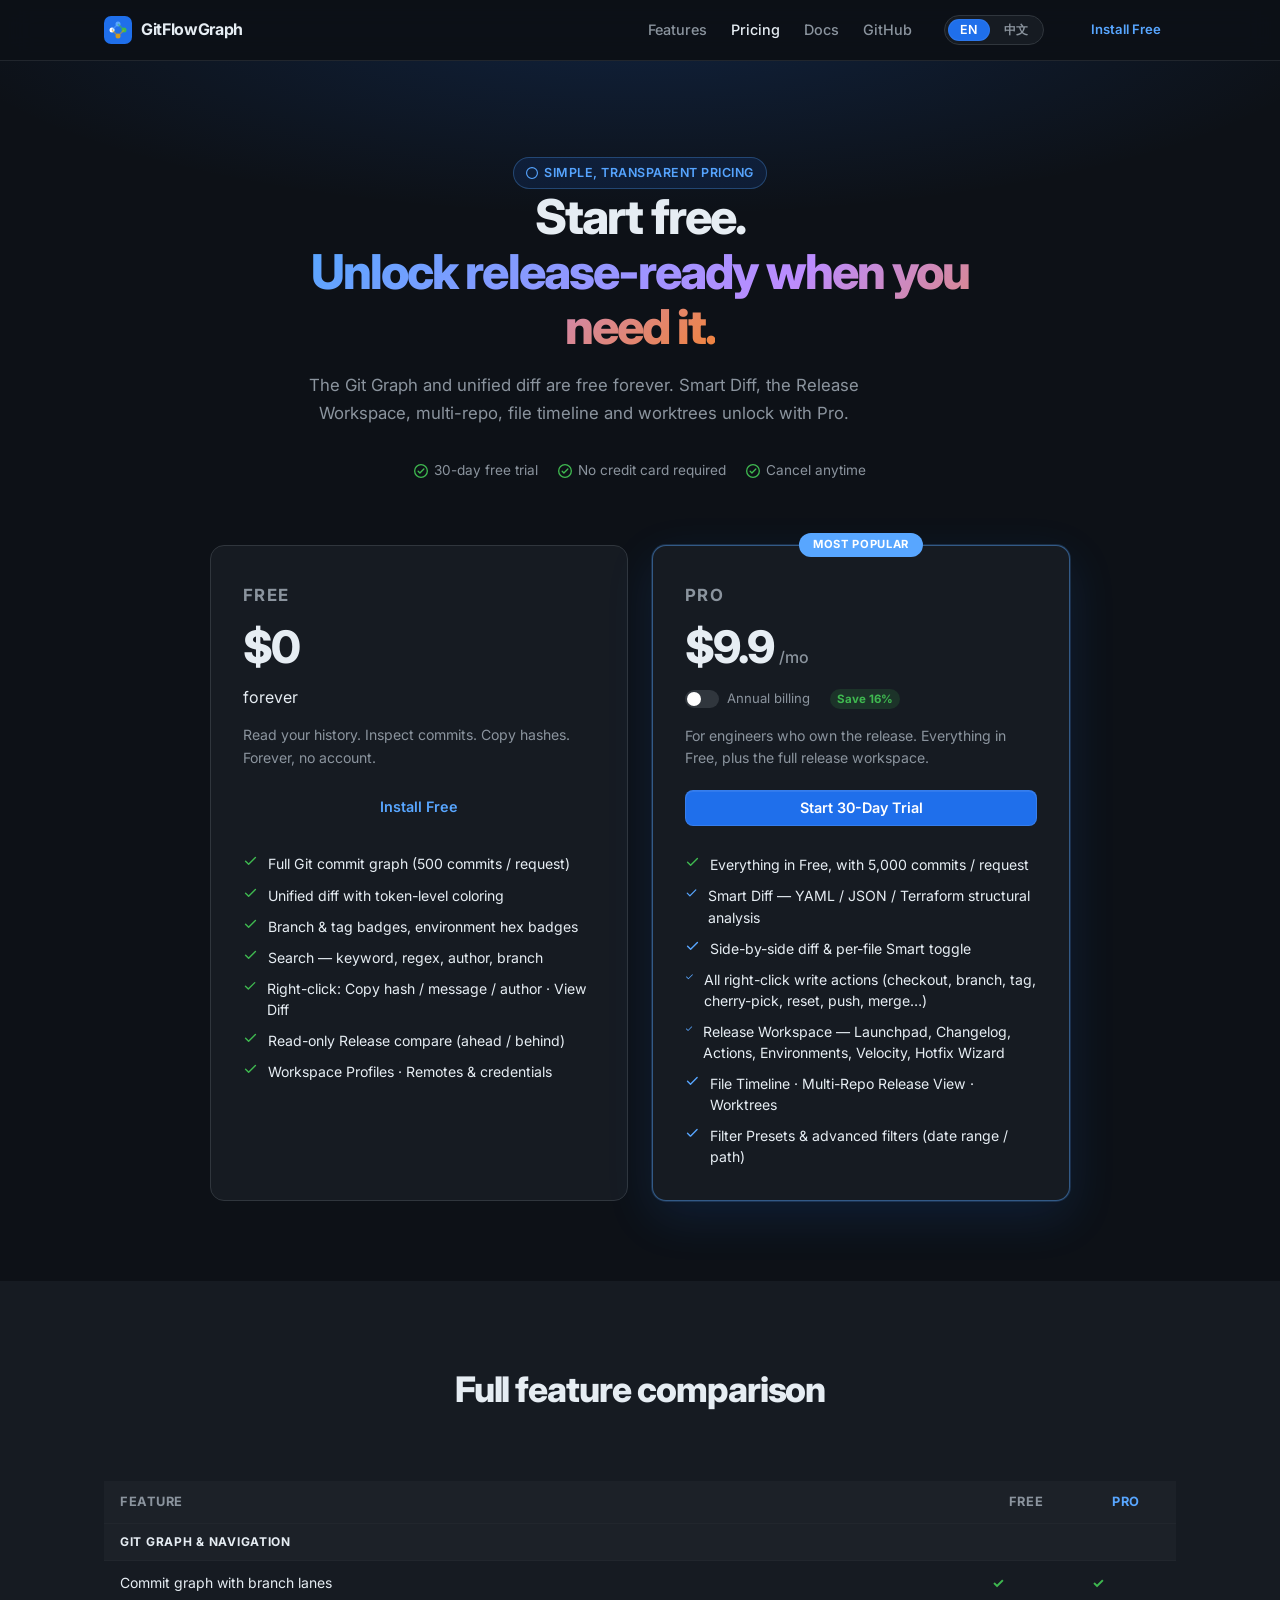
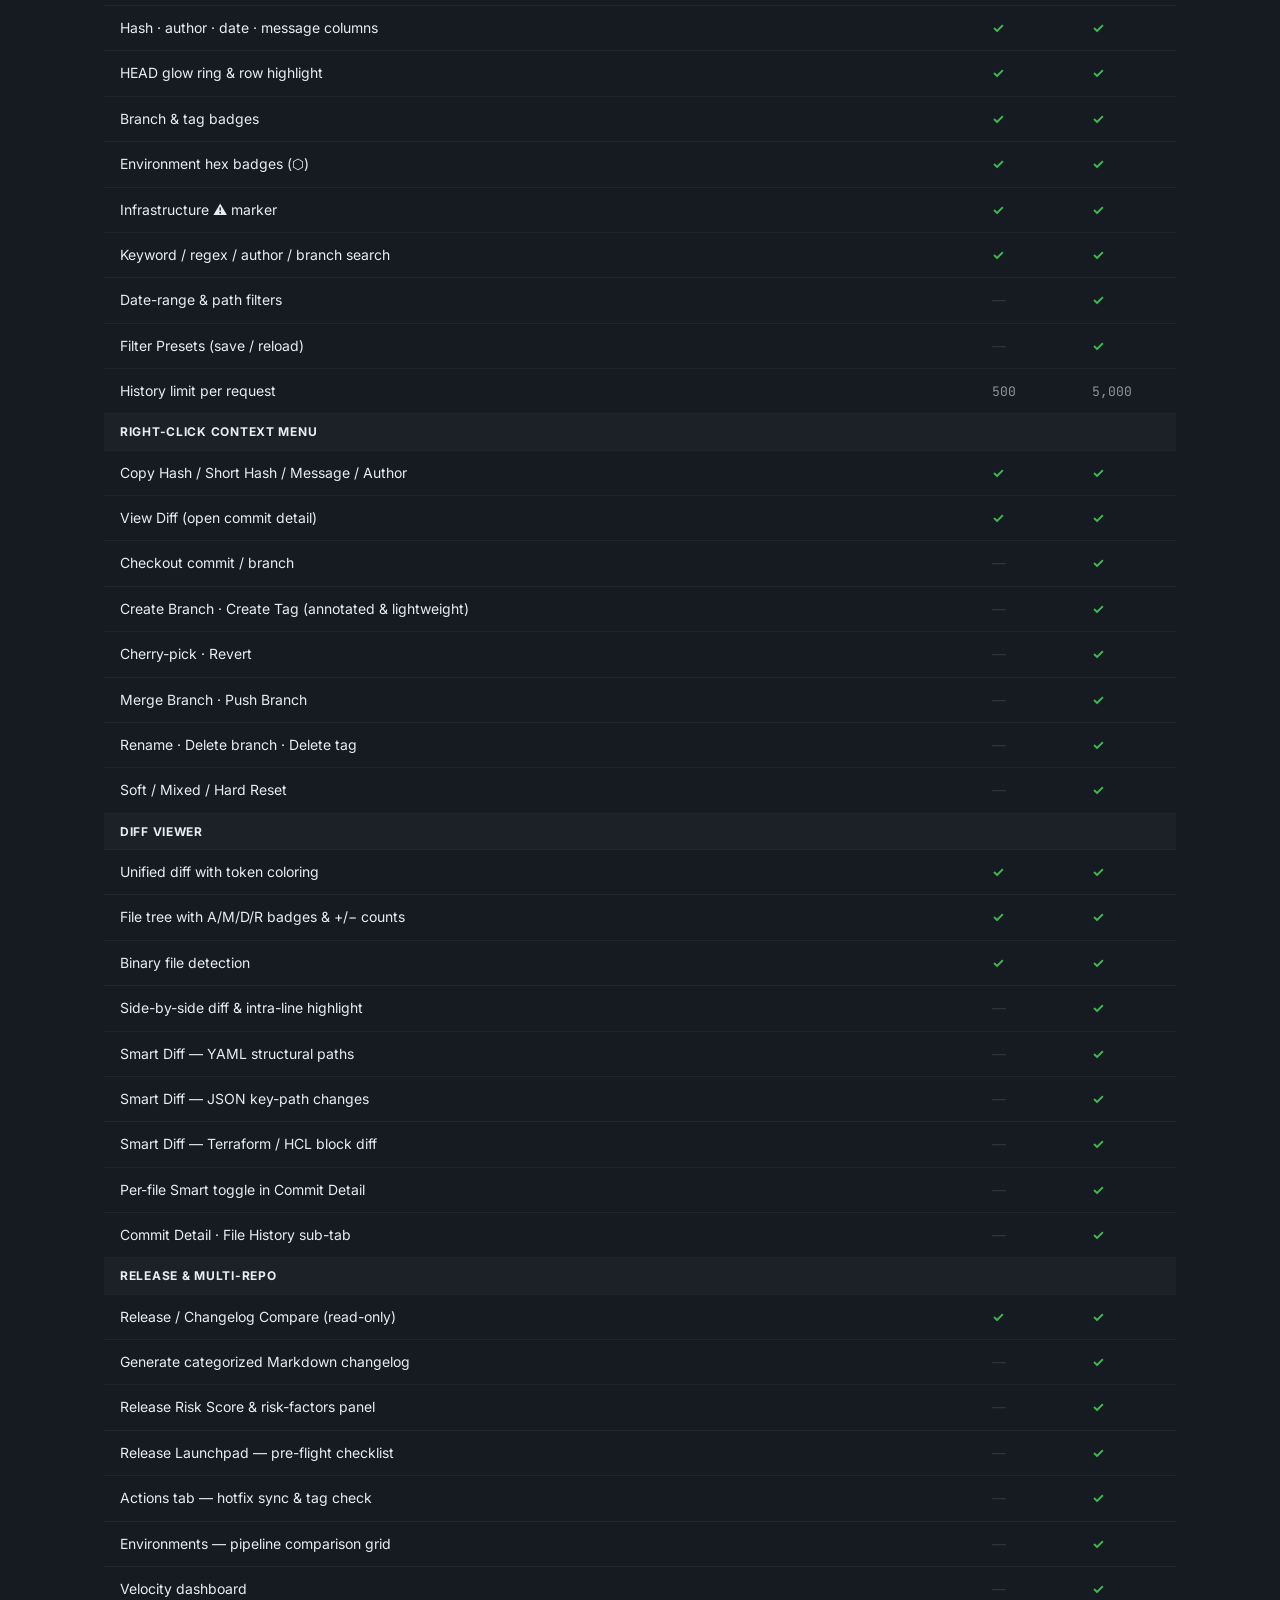
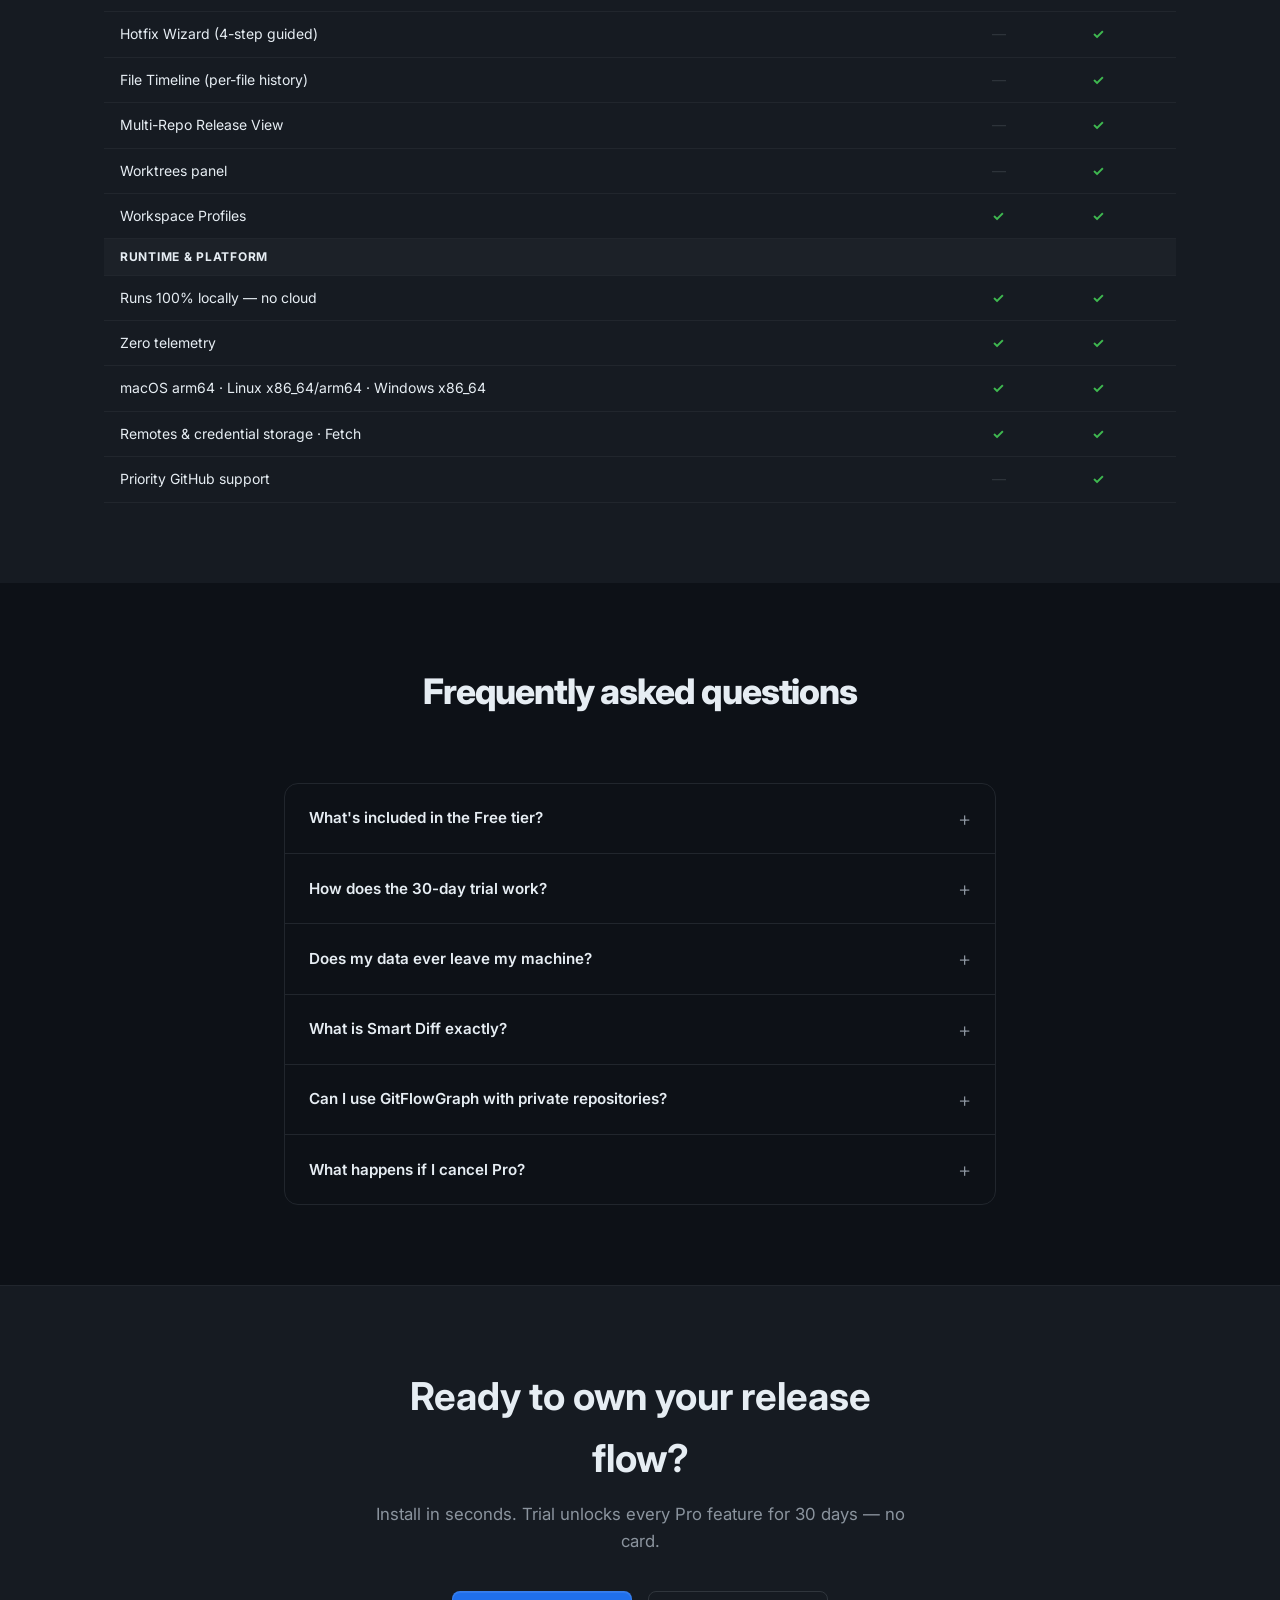
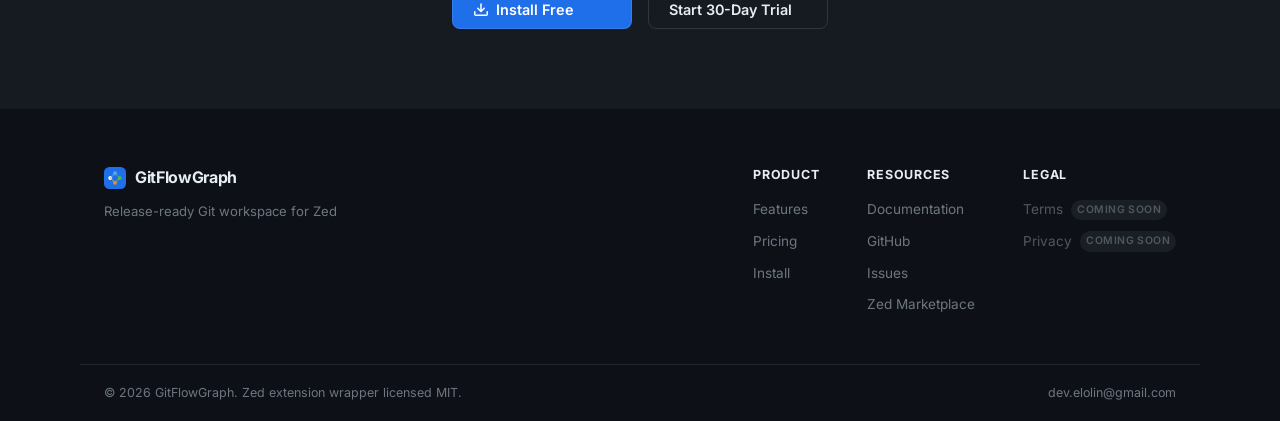
==== commit 17b96196: "chore: replace placeholder domain/email with real ones - extension.toml authors → DevEloLin <dev.elo" ====
--- a/docs/pricing.html
+++ b/docs/pricing.html
@@ -392,7 +392,7 @@
     <div class="footer-bottom">
       <div class="container footer-bottom-inner">
         <span data-i18n="footer.copyright">© 2026 GitFlowGraph. Zed extension wrapper licensed MIT.</span>
-        <span data-i18n="footer.contact">team@gitflowgraph.dev</span>
+        <span data-i18n="footer.contact">dev.elolin@gmail.com</span>
       </div>
     </div>
   </footer>
